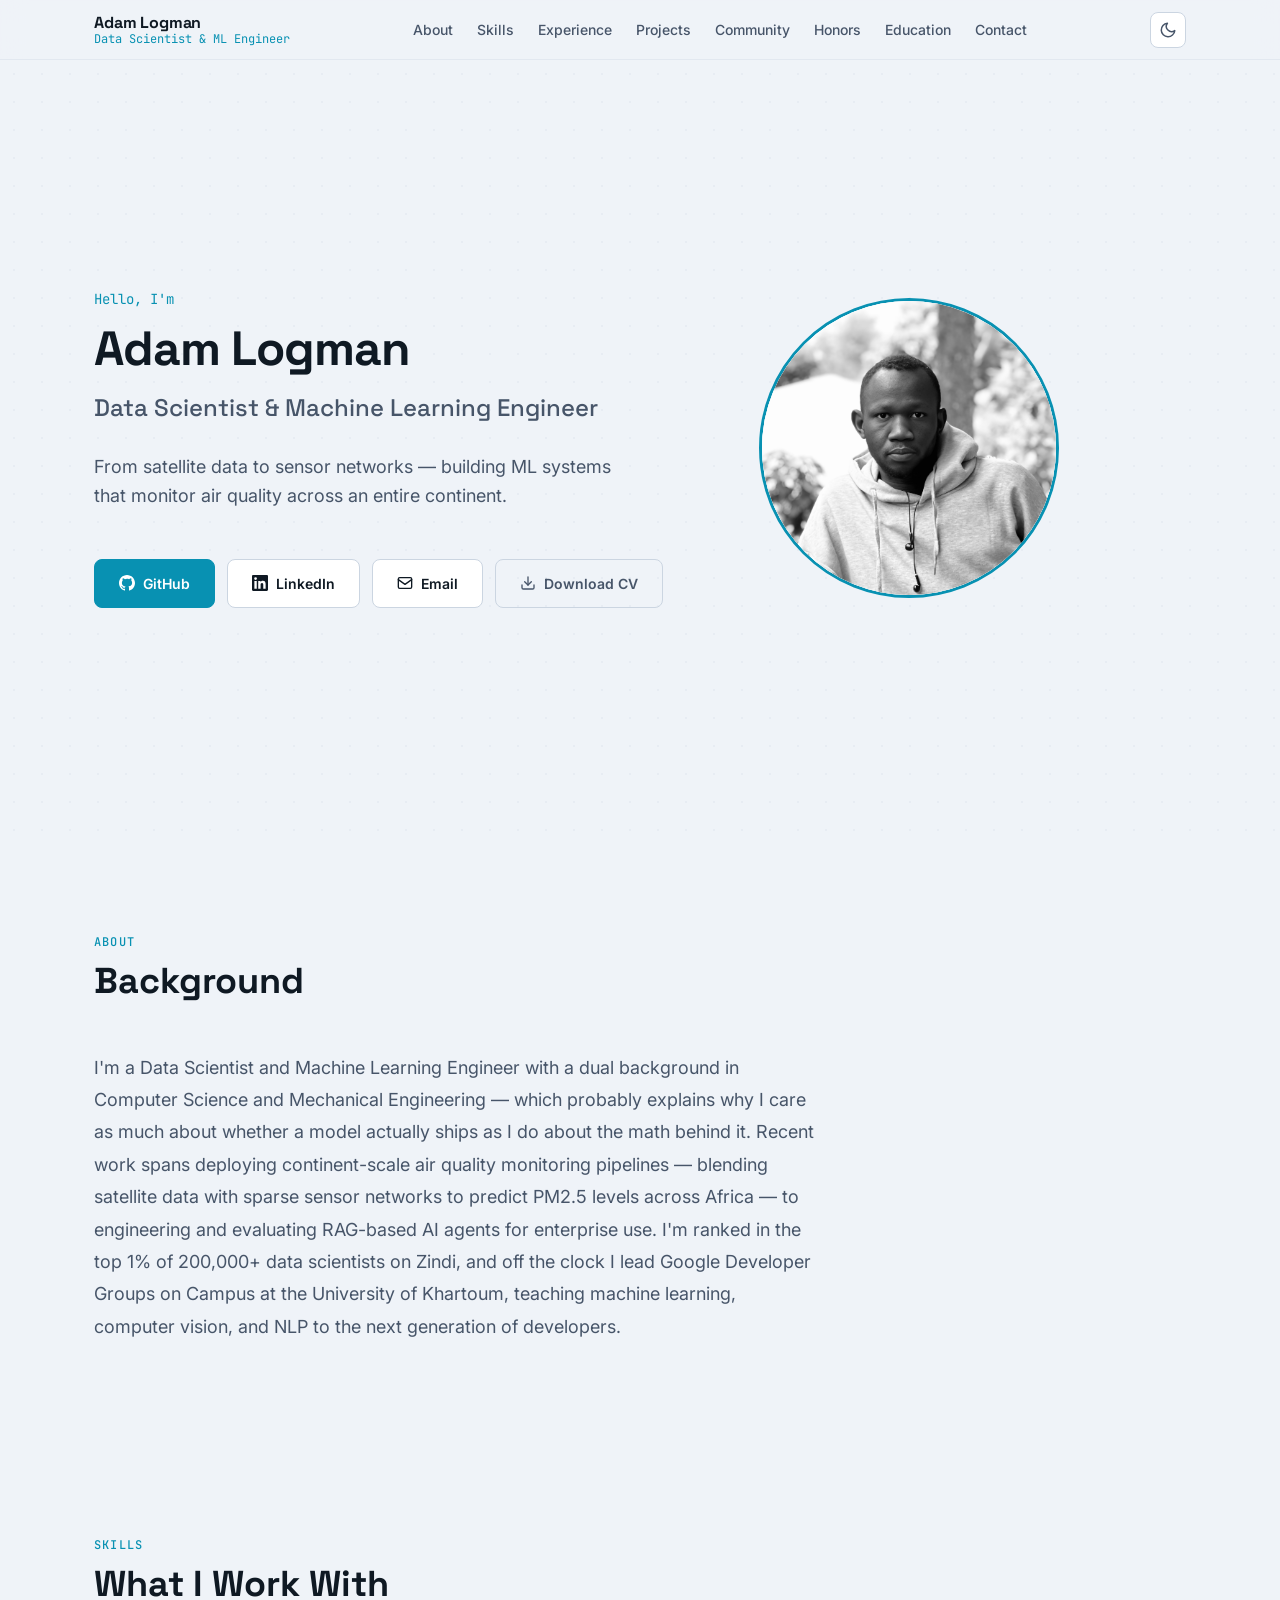
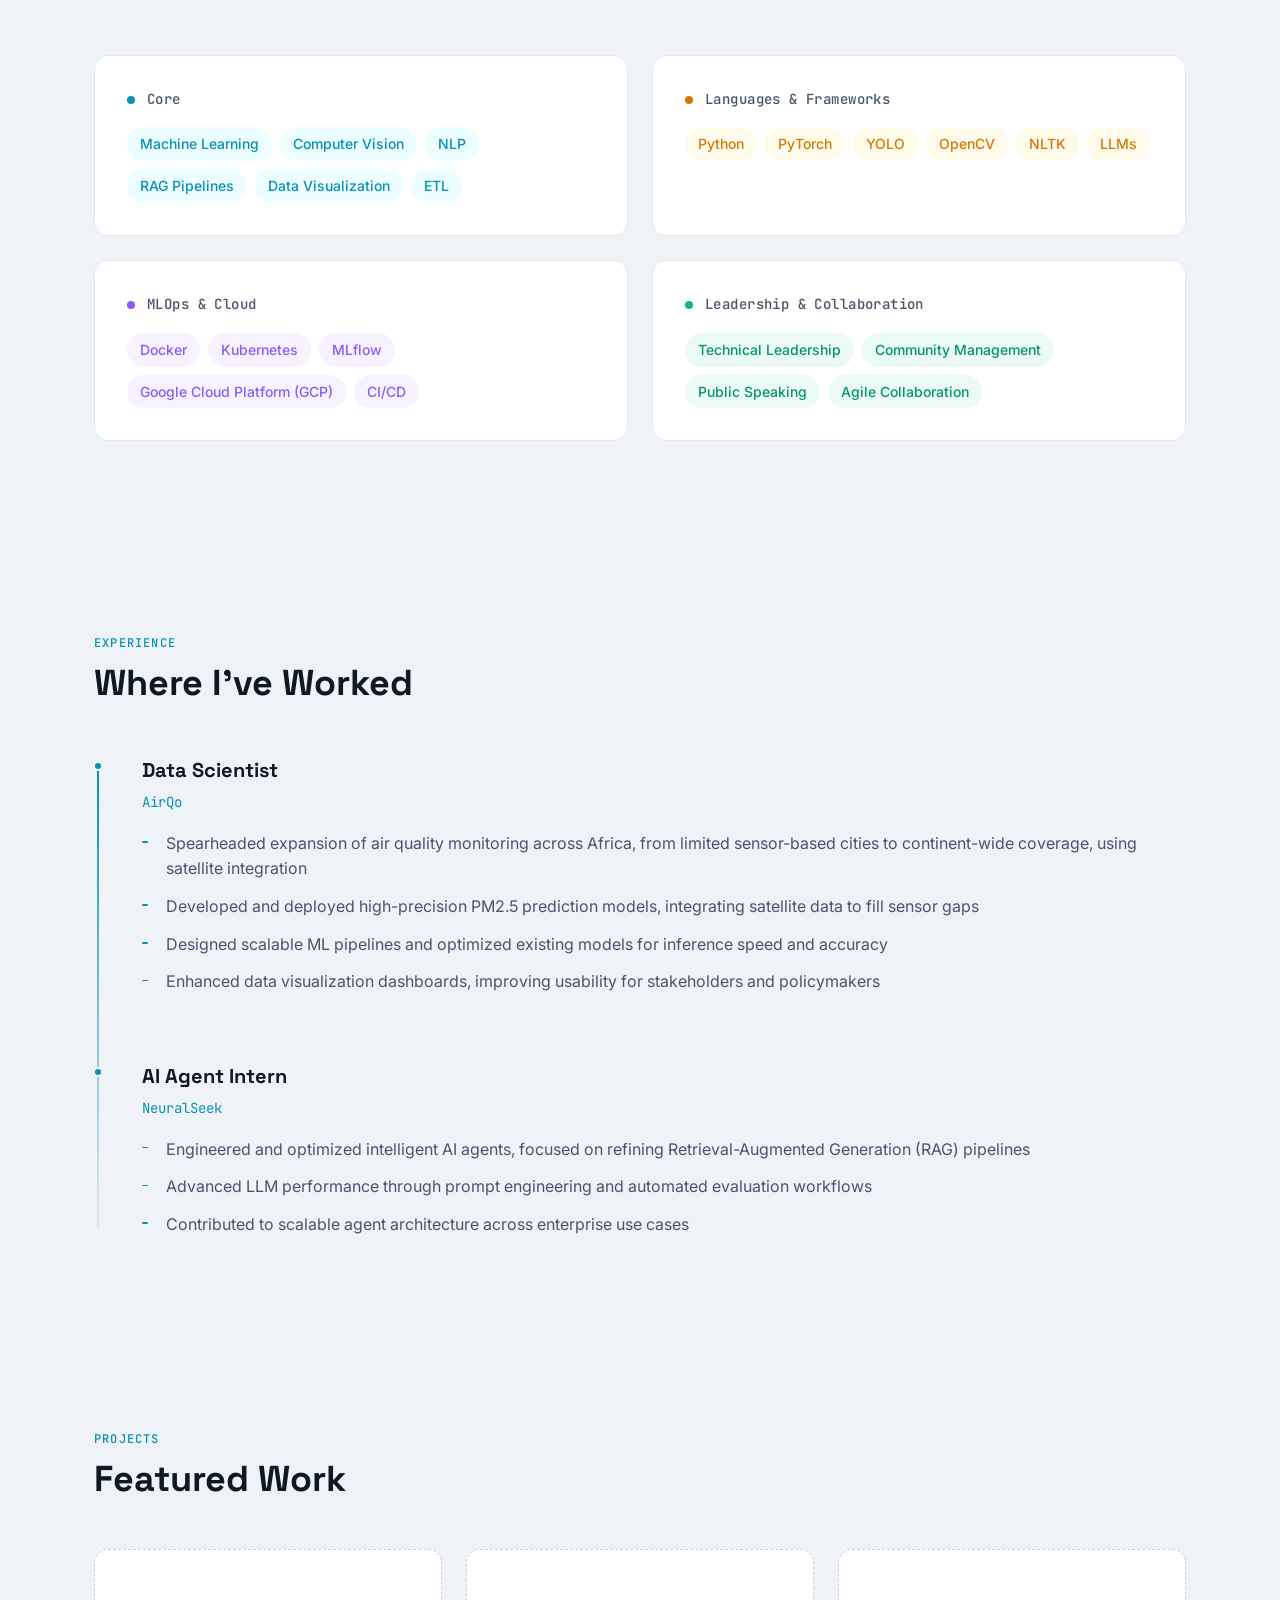
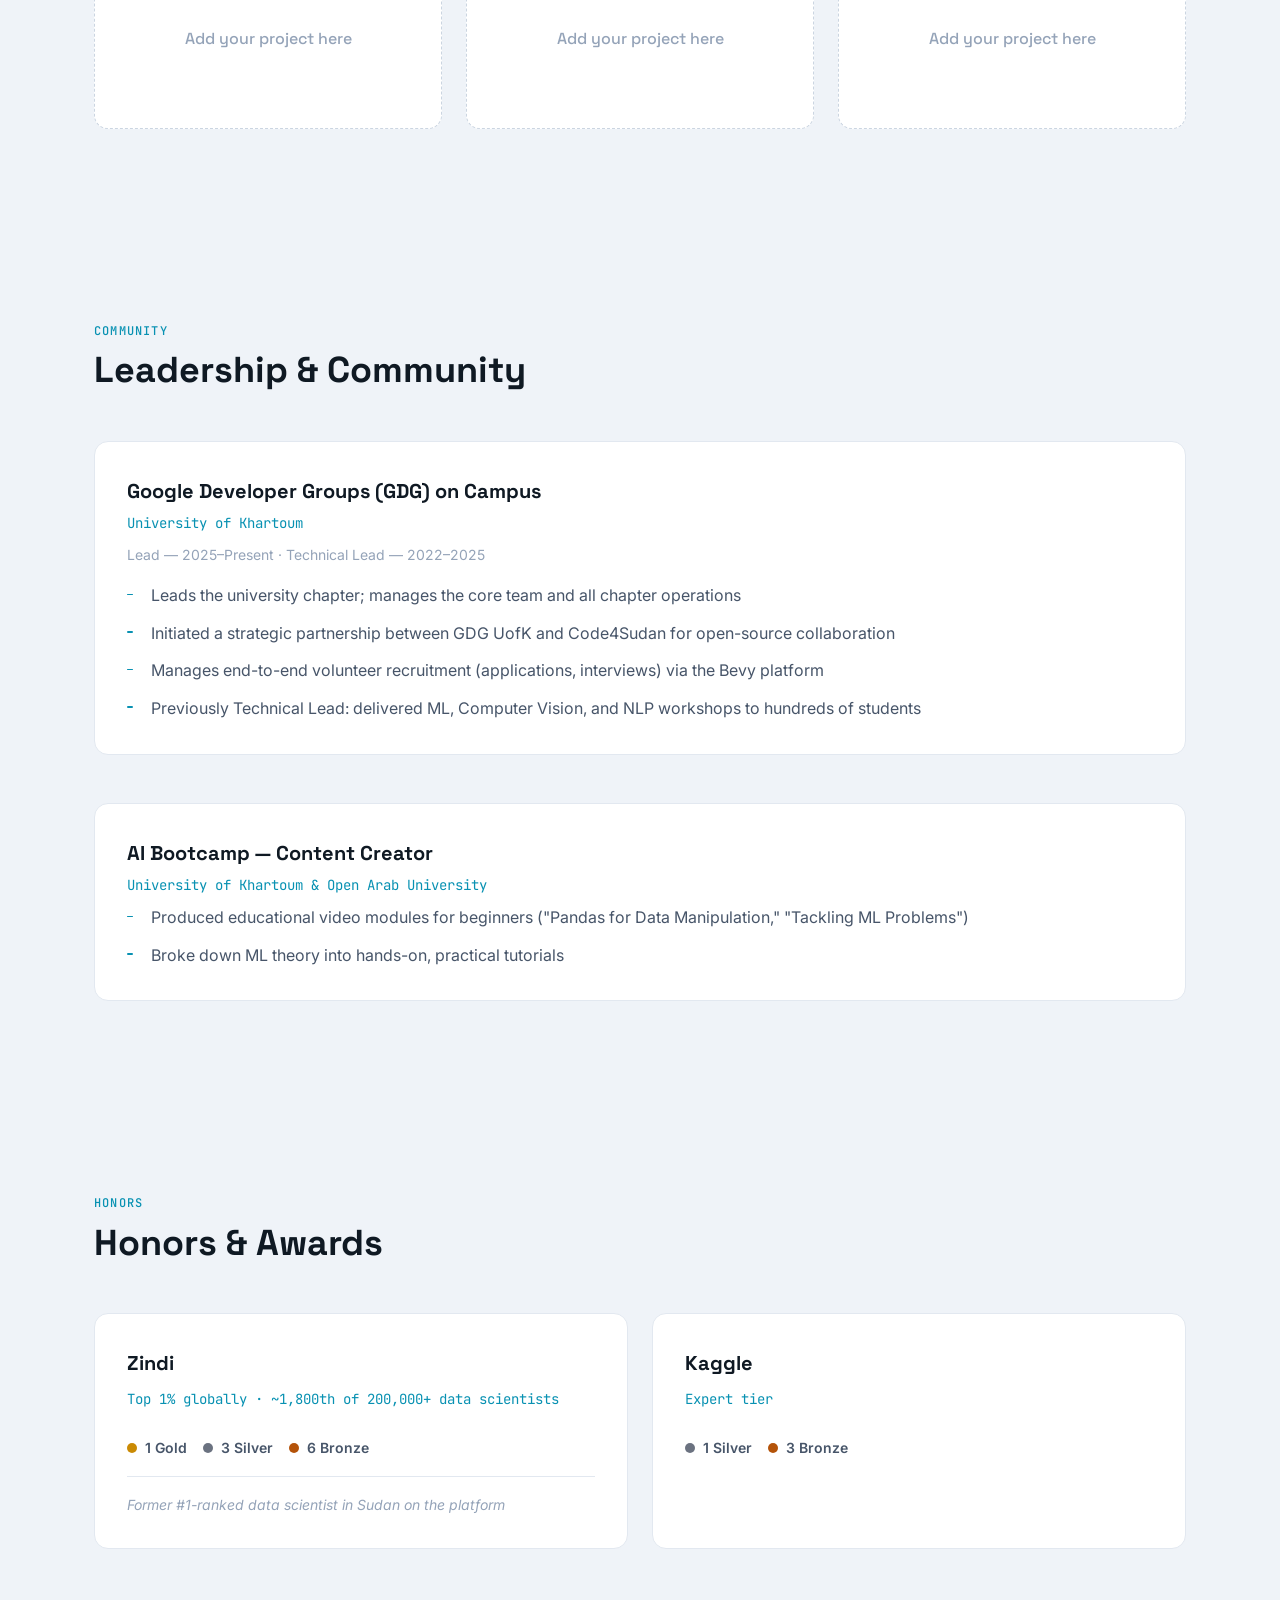
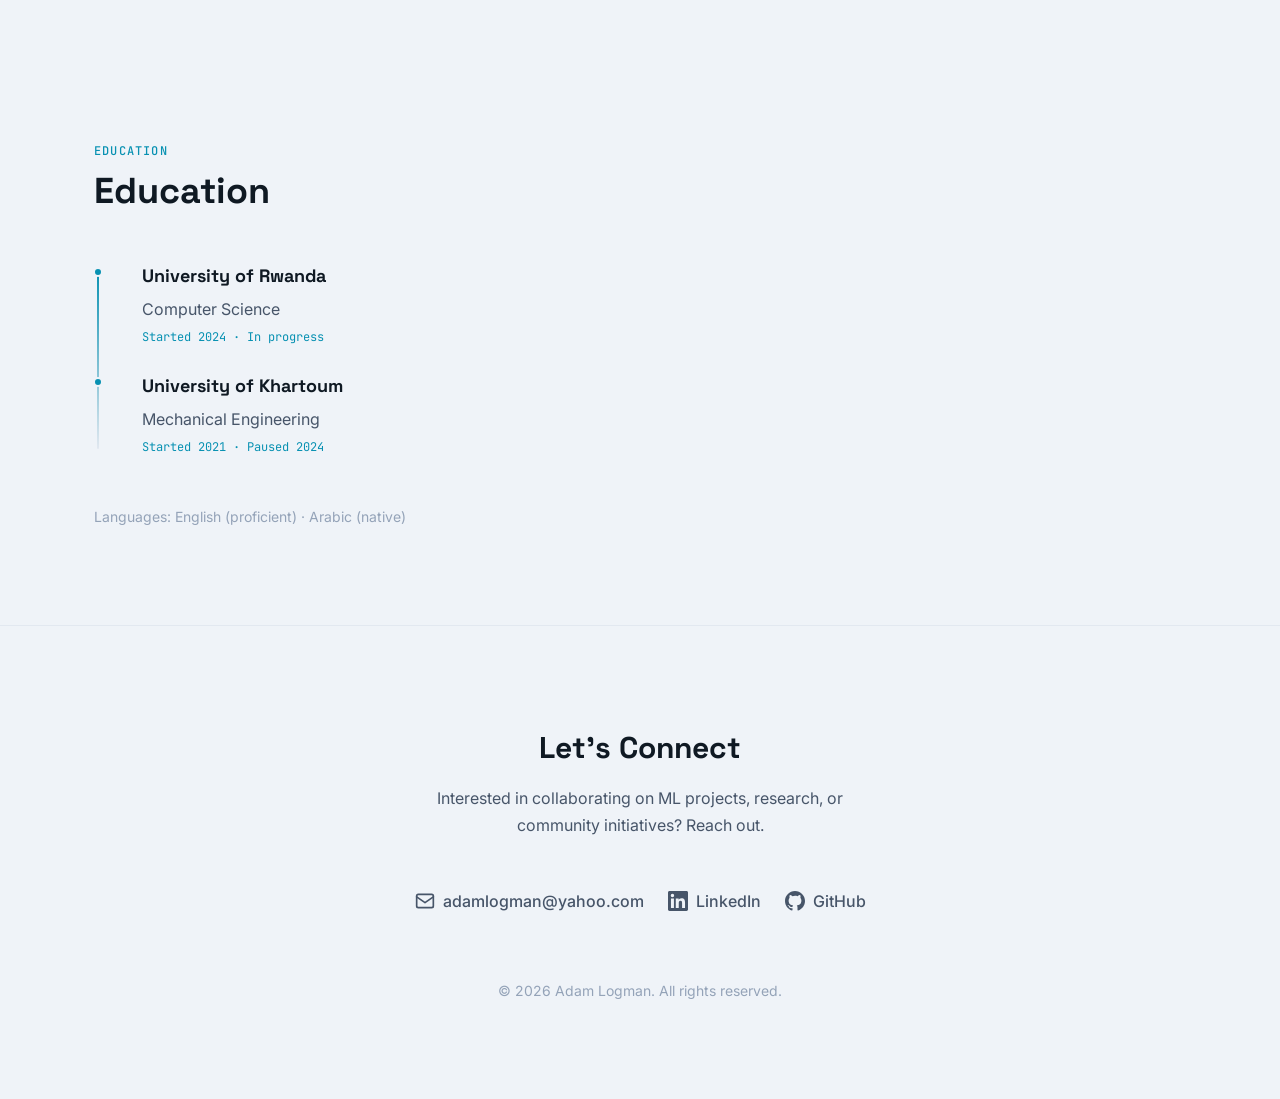
==== index.html @ 7727973a "files uplaoded" ====
<!DOCTYPE html>
<html lang="en" data-theme="light">
<head>
  <meta charset="UTF-8">
  <meta name="viewport" content="width=device-width, initial-scale=1.0">

  <!-- SEO -->
  <title>Adam Logman — Data Scientist & Machine Learning Engineer</title>
  <meta name="description" content="Adam Logman is a Data Scientist and Machine Learning Engineer specializing in production ML systems, RAG pipelines, satellite-based air quality monitoring, and competitive data science. Top 1% on Zindi.">
  <meta name="author" content="Adam Logman">

  <!-- Open Graph -->
  <meta property="og:title" content="Adam Logman — Data Scientist & Machine Learning Engineer">
  <meta property="og:description" content="Data Scientist and ML Engineer building continent-scale air quality monitoring pipelines, RAG-based AI agents, and production ML systems.">
  <meta property="og:type" content="website">
  <!-- Update og:url once deployed -->
  <meta property="og:url" content="https://adamlogman.github.io">
  <!-- Update og:image with a real screenshot or photo once available -->
  <meta property="og:image" content="assets/images/profile.jpg">

  <!-- Twitter Card -->
  <meta name="twitter:card" content="summary">
  <meta name="twitter:title" content="Adam Logman — Data Scientist & Machine Learning Engineer">
  <meta name="twitter:description" content="Data Scientist and ML Engineer. Top 1% on Zindi. Building ML systems that bridge satellite data and sensor networks.">

  <!-- Favicon — inline SVG monogram matching the profile placeholder -->
  <link rel="icon" type="image/svg+xml" href="data:image/svg+xml,%3Csvg xmlns='http://www.w3.org/2000/svg' viewBox='0 0 100 100'%3E%3Crect width='100' height='100' rx='18' fill='%230891B2'/%3E%3Ctext x='50' y='56' font-size='42' font-weight='700' text-anchor='middle' dominant-baseline='middle' fill='white' font-family='system-ui,-apple-system,sans-serif'%3EAL%3C/text%3E%3C/svg%3E">

  <!-- Fonts — Space Grotesk (display), Inter (body), JetBrains Mono (data/code) -->
  <link rel="preconnect" href="https://fonts.googleapis.com">
  <link rel="preconnect" href="https://fonts.gstatic.com" crossorigin>
  <link href="https://fonts.googleapis.com/css2?family=Inter:wght@400;500;600&family=JetBrains+Mono:wght@400;500&family=Space+Grotesk:wght@500;600;700&display=swap" rel="stylesheet">

  <!-- Styles -->
  <link rel="stylesheet" href="css/style.css">

  <!-- Inline script to set theme before paint, preventing a flash of wrong theme -->
  <script>
    (function(){
      var t = localStorage.getItem('adam-theme-preference');
      if (!t) t = window.matchMedia('(prefers-color-scheme:dark)').matches ? 'dark' : 'light';
      document.documentElement.setAttribute('data-theme', t);
    })();
  </script>
</head>
<body>

  <!-- ============================================================
       HEADER
       ============================================================ -->
  <header class="site-header" id="site-header">
    <div class="header-inner">
      <a href="#hero" class="header-logo" aria-label="Back to top">
        <span class="header-name">Adam Logman</span>
        <span class="header-role">Data Scientist &amp; ML Engineer</span>
      </a>

      <nav class="header-nav" aria-label="Main navigation">
        <ul class="header-nav-list">
          <li><a href="#about" class="header-nav-link">About</a></li>
          <li><a href="#skills" class="header-nav-link">Skills</a></li>
          <li><a href="#experience" class="header-nav-link">Experience</a></li>
          <li><a href="#projects" class="header-nav-link">Projects</a></li>
          <li><a href="#community" class="header-nav-link">Community</a></li>
          <li><a href="#honors" class="header-nav-link">Honors</a></li>
          <li><a href="#education" class="header-nav-link">Education</a></li>
          <li><a href="#contact" class="header-nav-link">Contact</a></li>
        </ul>
      </nav>

      <div class="header-actions">
        <button
          class="icon-btn theme-toggle"
          id="theme-toggle"
          type="button"
          aria-label="Switch to dark mode"
        >
          <!-- Sun icon (shown in dark mode) -->
          <svg class="icon-sun" viewBox="0 0 24 24" fill="none" stroke="currentColor" stroke-width="2" stroke-linecap="round" stroke-linejoin="round" aria-hidden="true">
            <circle cx="12" cy="12" r="5"/>
            <line x1="12" y1="1" x2="12" y2="3"/>
            <line x1="12" y1="21" x2="12" y2="23"/>
            <line x1="4.22" y1="4.22" x2="5.64" y2="5.64"/>
            <line x1="18.36" y1="18.36" x2="19.78" y2="19.78"/>
            <line x1="1" y1="12" x2="3" y2="12"/>
            <line x1="21" y1="12" x2="23" y2="12"/>
            <line x1="4.22" y1="19.78" x2="5.64" y2="18.36"/>
            <line x1="18.36" y1="5.64" x2="19.78" y2="4.22"/>
          </svg>
          <!-- Moon icon (shown in light mode) -->
          <svg class="icon-moon" viewBox="0 0 24 24" fill="none" stroke="currentColor" stroke-width="2" stroke-linecap="round" stroke-linejoin="round" aria-hidden="true">
            <path d="M21 12.79A9 9 0 1 1 11.21 3 7 7 0 0 0 21 12.79z"/>
          </svg>
        </button>

        <button
          class="icon-btn menu-toggle"
          id="menu-toggle"
          type="button"
          aria-label="Open navigation menu"
          aria-expanded="false"
          aria-controls="mobile-nav"
        >
          <svg viewBox="0 0 24 24" fill="none" stroke="currentColor" stroke-width="2" stroke-linecap="round" aria-hidden="true">
            <line x1="4" y1="6" x2="20" y2="6"/>
            <line x1="4" y1="12" x2="20" y2="12"/>
            <line x1="4" y1="18" x2="20" y2="18"/>
          </svg>
        </button>
      </div>
    </div>
  </header>

  <!-- Mobile navigation overlay -->
  <div class="mobile-nav" id="mobile-nav" aria-hidden="true">
    <div class="mobile-nav-inner">
      <div class="mobile-nav-close">
        <button class="icon-btn" id="mobile-nav-close" type="button" aria-label="Close navigation menu">
          <svg viewBox="0 0 24 24" fill="none" stroke="currentColor" stroke-width="2" stroke-linecap="round" aria-hidden="true">
            <line x1="18" y1="6" x2="6" y2="18"/>
            <line x1="6" y1="6" x2="18" y2="18"/>
          </svg>
        </button>
      </div>
      <ul class="mobile-nav-list">
        <li><a href="#about" class="mobile-nav-link">About</a></li>
        <li><a href="#skills" class="mobile-nav-link">Skills</a></li>
        <li><a href="#experience" class="mobile-nav-link">Experience</a></li>
        <li><a href="#projects" class="mobile-nav-link">Projects</a></li>
        <li><a href="#community" class="mobile-nav-link">Community</a></li>
        <li><a href="#honors" class="mobile-nav-link">Honors</a></li>
        <li><a href="#education" class="mobile-nav-link">Education</a></li>
        <li><a href="#contact" class="mobile-nav-link">Contact</a></li>
      </ul>
    </div>
  </div>

  <main>

    <!-- ============================================================
         HERO
         ============================================================ -->
    <section id="hero" class="hero-section">
      <div class="container hero-inner">

        <div class="hero-content">
          <p class="hero-greeting">Hello, I'm</p>
          <h1 class="hero-name">Adam Logman</h1>
          <p class="hero-title">Data Scientist &amp; Machine Learning Engineer</p>
          <p class="hero-hook">From satellite data to sensor networks — building ML systems that monitor air quality across an entire continent.</p>

          <div class="hero-actions">
            <a href="https://github.com/adamlogman" class="btn btn-primary" target="_blank" rel="noopener noreferrer">
              <!-- GitHub icon -->
              <svg viewBox="0 0 24 24" fill="currentColor" aria-hidden="true"><path d="M12 0C5.374 0 0 5.373 0 12c0 5.302 3.438 9.8 8.207 11.387.6.11.793-.261.793-.577v-2.234c-3.338.726-4.033-1.416-4.033-1.416-.546-1.387-1.333-1.756-1.333-1.756-1.089-.745.083-.729.083-.729 1.205.084 1.839 1.237 1.839 1.237 1.07 1.834 2.807 1.304 3.492.997.107-.775.418-1.305.762-1.604-2.665-.305-5.467-1.334-5.467-5.931 0-1.311.469-2.381 1.236-3.221-.124-.303-.535-1.524.117-3.176 0 0 1.008-.322 3.301 1.23A11.509 11.509 0 0 1 12 5.803c1.02.005 2.047.138 3.006.404 2.291-1.552 3.297-1.23 3.297-1.23.653 1.653.242 2.874.118 3.176.77.84 1.235 1.911 1.235 3.221 0 4.609-2.807 5.624-5.479 5.921.43.372.823 1.102.823 2.222v3.293c0 .319.192.694.801.576C20.566 21.797 24 17.3 24 12c0-6.627-5.373-12-12-12z"/></svg>
              GitHub
            </a>
            <a href="https://www.linkedin.com/in/adamlogman" class="btn btn-secondary" target="_blank" rel="noopener noreferrer">
              <!-- LinkedIn icon -->
              <svg viewBox="0 0 24 24" fill="currentColor" aria-hidden="true"><path d="M20.447 20.452h-3.554v-5.569c0-1.328-.027-3.037-1.852-3.037-1.853 0-2.136 1.445-2.136 2.939v5.667H9.351V9h3.414v1.561h.046c.477-.9 1.637-1.85 3.37-1.85 3.601 0 4.267 2.37 4.267 5.455v6.286zM5.337 7.433a2.062 2.062 0 0 1-2.063-2.065 2.064 2.064 0 1 1 2.063 2.065zm1.782 13.019H3.555V9h3.564v11.452zM22.225 0H1.771C.792 0 0 .774 0 1.729v20.542C0 23.227.792 24 1.771 24h20.451C23.2 24 24 23.227 24 22.271V1.729C24 .774 23.2 0 22.222 0h.003z"/></svg>
              LinkedIn
            </a>
            <a href="mailto:adamlogman@yahoo.com" class="btn btn-secondary">
              <!-- Email icon -->
              <svg viewBox="0 0 24 24" fill="none" stroke="currentColor" stroke-width="2" stroke-linecap="round" stroke-linejoin="round" aria-hidden="true"><rect x="2" y="4" width="20" height="16" rx="2"/><path d="M22 7l-10 7L2 7"/></svg>
              Email
            </a>
            <!-- Add your CV PDF as assets/Adam_Logman_CV.pdf to enable this download link -->
            <a href="assets/Adam_Logman_CV.pdf" class="btn btn-outline" download>
              <!-- Download icon -->
              <svg viewBox="0 0 24 24" fill="none" stroke="currentColor" stroke-width="2" stroke-linecap="round" stroke-linejoin="round" aria-hidden="true"><path d="M21 15v4a2 2 0 0 1-2 2H5a2 2 0 0 1-2-2v-4"/><polyline points="7 10 12 15 17 10"/><line x1="12" y1="15" x2="12" y2="3"/></svg>
              Download CV
            </a>
          </div>
        </div>

        <div class="hero-photo-wrap" aria-hidden="true">
          <!-- Sensor-pulse rings — the signature element -->
          <div class="pulse-ring"></div>
          <div class="pulse-ring"></div>
          <div class="pulse-ring"></div>

          <div class="photo-frame">
            <!-- Replace assets/images/profile.jpg with a square headshot, ideally 500x500px or larger -->
            <img
              id="profile-img"
              src="assets/images/profile.jpg"
              alt="Adam Logman"
              loading="lazy"
              width="500"
              height="500"
            >
            <div class="photo-placeholder" aria-hidden="true">AL</div>
          </div>
        </div>

      </div>
    </section>

    <!-- ============================================================
         ABOUT
         ============================================================ -->
    <section id="about" class="content-section">
      <div class="container reveal">
        <span class="section-label">About</span>
        <h2 class="section-title">Background</h2>
        <p class="about-body">
          I'm a Data Scientist and Machine Learning Engineer with a dual background in Computer Science and Mechanical Engineering — which probably explains why I care as much about whether a model actually ships as I do about the math behind it. Recent work spans deploying continent-scale air quality monitoring pipelines — blending satellite data with sparse sensor networks to predict PM2.5 levels across Africa — to engineering and evaluating RAG-based AI agents for enterprise use. I'm ranked in the top 1% of 200,000+ data scientists on Zindi, and off the clock I lead Google Developer Groups on Campus at the University of Khartoum, teaching machine learning, computer vision, and NLP to the next generation of developers.
        </p>
      </div>
    </section>

    <!-- ============================================================
         SKILLS
         ============================================================ -->
    <section id="skills" class="content-section">
      <div class="container reveal">
        <span class="section-label">Skills</span>
        <h2 class="section-title">What I Work With</h2>

        <div class="skills-grid">
          <!-- Core ML -->
          <div class="skill-card">
            <div class="skill-card-header">
              <span class="skill-card-dot"></span>
              <span class="skill-card-title">Core</span>
            </div>
            <div class="skill-tags">
              <span class="skill-tag">Machine Learning</span>
              <span class="skill-tag">Computer Vision</span>
              <span class="skill-tag">NLP</span>
              <span class="skill-tag">RAG Pipelines</span>
              <span class="skill-tag">Data Visualization</span>
              <span class="skill-tag">ETL</span>
            </div>
          </div>

          <!-- Languages & Frameworks -->
          <div class="skill-card">
            <div class="skill-card-header">
              <span class="skill-card-dot"></span>
              <span class="skill-card-title">Languages &amp; Frameworks</span>
            </div>
            <div class="skill-tags">
              <span class="skill-tag">Python</span>
              <span class="skill-tag">PyTorch</span>
              <span class="skill-tag">YOLO</span>
              <span class="skill-tag">OpenCV</span>
              <span class="skill-tag">NLTK</span>
              <span class="skill-tag">LLMs</span>
            </div>
          </div>

          <!-- MLOps & Cloud -->
          <div class="skill-card">
            <div class="skill-card-header">
              <span class="skill-card-dot"></span>
              <span class="skill-card-title">MLOps &amp; Cloud</span>
            </div>
            <div class="skill-tags">
              <span class="skill-tag">Docker</span>
              <span class="skill-tag">Kubernetes</span>
              <span class="skill-tag">MLflow</span>
              <span class="skill-tag">Google Cloud Platform (GCP)</span>
              <span class="skill-tag">CI/CD</span>
            </div>
          </div>

          <!-- Leadership & Collaboration -->
          <div class="skill-card">
            <div class="skill-card-header">
              <span class="skill-card-dot"></span>
              <span class="skill-card-title">Leadership &amp; Collaboration</span>
            </div>
            <div class="skill-tags">
              <span class="skill-tag">Technical Leadership</span>
              <span class="skill-tag">Community Management</span>
              <span class="skill-tag">Public Speaking</span>
              <span class="skill-tag">Agile Collaboration</span>
            </div>
          </div>
        </div>
      </div>
    </section>

    <!-- ============================================================
         EXPERIENCE (Timeline — content is genuinely sequential)
         ============================================================ -->
    <section id="experience" class="content-section">
      <div class="container reveal">
        <span class="section-label">Experience</span>
        <h2 class="section-title">Where I've Worked</h2>

        <div class="timeline">
          <!-- Data Scientist — AirQo -->
          <div class="timeline-item">
            <h3 class="timeline-role">Data Scientist</h3>
            <p class="timeline-org">AirQo</p>
            <ul class="timeline-details">
              <li>Spearheaded expansion of air quality monitoring across Africa, from limited sensor-based cities to continent-wide coverage, using satellite integration</li>
              <li>Developed and deployed high-precision PM2.5 prediction models, integrating satellite data to fill sensor gaps</li>
              <li>Designed scalable ML pipelines and optimized existing models for inference speed and accuracy</li>
              <li>Enhanced data visualization dashboards, improving usability for stakeholders and policymakers</li>
            </ul>
          </div>

          <!-- AI Agent Intern — NeuralSeek -->
          <div class="timeline-item">
            <h3 class="timeline-role">AI Agent Intern</h3>
            <p class="timeline-org">NeuralSeek</p>
            <ul class="timeline-details">
              <li>Engineered and optimized intelligent AI agents, focused on refining Retrieval-Augmented Generation (RAG) pipelines</li>
              <li>Advanced LLM performance through prompt engineering and automated evaluation workflows</li>
              <li>Contributed to scalable agent architecture across enterprise use cases</li>
            </ul>
          </div>
        </div>
      </div>
    </section>

    <!-- ============================================================
         FEATURED PROJECTS (fetched live from GitHub API)
         ============================================================ -->
    <section id="projects" class="content-section">
      <div class="container reveal">
        <span class="section-label">Projects</span>
        <h2 class="section-title">Featured Work</h2>

        <div class="projects-grid" id="projects-container">
          <!-- Skeleton loaders — replaced by JS once GitHub API responds -->
          <div class="skeleton-card" aria-hidden="true">
            <div class="skeleton-line skeleton-line--title"></div>
            <div class="skeleton-line skeleton-line--body"></div>
            <div class="skeleton-line skeleton-line--body"></div>
            <div class="skeleton-line skeleton-line--meta"></div>
          </div>
          <div class="skeleton-card" aria-hidden="true">
            <div class="skeleton-line skeleton-line--title"></div>
            <div class="skeleton-line skeleton-line--body"></div>
            <div class="skeleton-line skeleton-line--body"></div>
            <div class="skeleton-line skeleton-line--meta"></div>
          </div>
          <div class="skeleton-card" aria-hidden="true">
            <div class="skeleton-line skeleton-line--title"></div>
            <div class="skeleton-line skeleton-line--body"></div>
            <div class="skeleton-line skeleton-line--body"></div>
            <div class="skeleton-line skeleton-line--meta"></div>
          </div>
          <div class="skeleton-card" aria-hidden="true">
            <div class="skeleton-line skeleton-line--title"></div>
            <div class="skeleton-line skeleton-line--body"></div>
            <div class="skeleton-line skeleton-line--body"></div>
            <div class="skeleton-line skeleton-line--meta"></div>
          </div>
          <div class="skeleton-card" aria-hidden="true">
            <div class="skeleton-line skeleton-line--title"></div>
            <div class="skeleton-line skeleton-line--body"></div>
            <div class="skeleton-line skeleton-line--body"></div>
            <div class="skeleton-line skeleton-line--meta"></div>
          </div>
          <div class="skeleton-card" aria-hidden="true">
            <div class="skeleton-line skeleton-line--title"></div>
            <div class="skeleton-line skeleton-line--body"></div>
            <div class="skeleton-line skeleton-line--body"></div>
            <div class="skeleton-line skeleton-line--meta"></div>
          </div>
        </div>
      </div>
    </section>

    <!-- ============================================================
         LEADERSHIP & COMMUNITY
         ============================================================ -->
    <section id="community" class="content-section">
      <div class="container reveal">
        <span class="section-label">Community</span>
        <h2 class="section-title">Leadership &amp; Community</h2>

        <div class="community-grid">
          <!-- GDG on Campus -->
          <div class="community-item">
            <h3 class="community-item-role">Google Developer Groups (GDG) on Campus</h3>
            <p class="community-item-org">University of Khartoum</p>
            <p class="community-item-dates">Lead — 2025–Present · Technical Lead — 2022–2025</p>
            <ul class="community-item-details">
              <li>Leads the university chapter; manages the core team and all chapter operations</li>
              <li>Initiated a strategic partnership between GDG UofK and Code4Sudan for open-source collaboration</li>
              <li>Manages end-to-end volunteer recruitment (applications, interviews) via the Bevy platform</li>
              <li>Previously Technical Lead: delivered ML, Computer Vision, and NLP workshops to hundreds of students</li>
            </ul>
          </div>

          <!-- AI Bootcamp -->
          <div class="community-item">
            <h3 class="community-item-role">AI Bootcamp — Content Creator</h3>
            <p class="community-item-org">University of Khartoum &amp; Open Arab University</p>
            <ul class="community-item-details">
              <li>Produced educational video modules for beginners ("Pandas for Data Manipulation," "Tackling ML Problems")</li>
              <li>Broke down ML theory into hands-on, practical tutorials</li>
            </ul>
          </div>
        </div>
      </div>
    </section>

    <!-- ============================================================
         HONORS & AWARDS
         ============================================================ -->
    <section id="honors" class="content-section">
      <div class="container reveal">
        <span class="section-label">Honors</span>
        <h2 class="section-title">Honors &amp; Awards</h2>

        <div class="honors-grid">
          <!-- Zindi -->
          <div class="honor-card">
            <h3 class="honor-card-platform">Zindi</h3>
            <p class="honor-card-rank">Top 1% globally · ~1,800th of 200,000+ data scientists</p>
            <div class="honor-medals">
              <span class="honor-medal">
                <span class="medal-dot medal-dot--gold" aria-hidden="true"></span>
                1 Gold
              </span>
              <span class="honor-medal">
                <span class="medal-dot medal-dot--silver" aria-hidden="true"></span>
                3 Silver
              </span>
              <span class="honor-medal">
                <span class="medal-dot medal-dot--bronze" aria-hidden="true"></span>
                6 Bronze
              </span>
            </div>
            <p class="honor-highlight">Former #1-ranked data scientist in Sudan on the platform</p>
          </div>

          <!-- Kaggle -->
          <div class="honor-card">
            <h3 class="honor-card-platform">Kaggle</h3>
            <p class="honor-card-rank">Expert tier</p>
            <div class="honor-medals">
              <span class="honor-medal">
                <span class="medal-dot medal-dot--silver" aria-hidden="true"></span>
                1 Silver
              </span>
              <span class="honor-medal">
                <span class="medal-dot medal-dot--bronze" aria-hidden="true"></span>
                3 Bronze
              </span>
            </div>
          </div>
        </div>
      </div>
    </section>

    <!-- ============================================================
         EDUCATION (Timeline — genuinely sequential)
         ============================================================ -->
    <section id="education" class="content-section">
      <div class="container reveal">
        <span class="section-label">Education</span>
        <h2 class="section-title">Education</h2>

        <div class="education-list">
          <div class="education-item">
            <h3 class="education-school">University of Rwanda</h3>
            <p class="education-degree">Computer Science</p>
            <p class="education-status">Started 2024 · In progress</p>
          </div>

          <div class="education-item">
            <h3 class="education-school">University of Khartoum</h3>
            <p class="education-degree">Mechanical Engineering</p>
            <p class="education-status">Started 2021 · Paused 2024</p>
          </div>
        </div>

        <p style="margin-top: var(--space-2xl); font-size: var(--text-sm); color: var(--color-text-tertiary);">
          Languages: English (proficient) · Arabic (native)
        </p>
      </div>
    </section>

  </main>

  <!-- ============================================================
       FOOTER / CONTACT
       ============================================================ -->
  <footer id="contact" class="site-footer">
    <div class="container footer-inner">
      <h2 class="footer-heading">Let's Connect</h2>
      <p class="footer-subtext">Interested in collaborating on ML projects, research, or community initiatives? Reach out.</p>

      <div class="footer-links">
        <a href="mailto:adamlogman@yahoo.com" class="footer-link" aria-label="Send email to Adam Logman">
          <svg viewBox="0 0 24 24" fill="none" stroke="currentColor" stroke-width="2" stroke-linecap="round" stroke-linejoin="round" aria-hidden="true"><rect x="2" y="4" width="20" height="16" rx="2"/><path d="M22 7l-10 7L2 7"/></svg>
          adamlogman@yahoo.com
        </a>
        <a href="https://www.linkedin.com/in/adamlogman" class="footer-link" target="_blank" rel="noopener noreferrer" aria-label="Adam Logman on LinkedIn">
          <svg viewBox="0 0 24 24" fill="currentColor" aria-hidden="true"><path d="M20.447 20.452h-3.554v-5.569c0-1.328-.027-3.037-1.852-3.037-1.853 0-2.136 1.445-2.136 2.939v5.667H9.351V9h3.414v1.561h.046c.477-.9 1.637-1.85 3.37-1.85 3.601 0 4.267 2.37 4.267 5.455v6.286zM5.337 7.433a2.062 2.062 0 0 1-2.063-2.065 2.064 2.064 0 1 1 2.063 2.065zm1.782 13.019H3.555V9h3.564v11.452zM22.225 0H1.771C.792 0 0 .774 0 1.729v20.542C0 23.227.792 24 1.771 24h20.451C23.2 24 24 23.227 24 22.271V1.729C24 .774 23.2 0 22.222 0h.003z"/></svg>
          LinkedIn
        </a>
        <a href="https://github.com/adamlogman" class="footer-link" target="_blank" rel="noopener noreferrer" aria-label="Adam Logman on GitHub">
          <svg viewBox="0 0 24 24" fill="currentColor" aria-hidden="true"><path d="M12 0C5.374 0 0 5.373 0 12c0 5.302 3.438 9.8 8.207 11.387.6.11.793-.261.793-.577v-2.234c-3.338.726-4.033-1.416-4.033-1.416-.546-1.387-1.333-1.756-1.333-1.756-1.089-.745.083-.729.083-.729 1.205.084 1.839 1.237 1.839 1.237 1.07 1.834 2.807 1.304 3.492.997.107-.775.418-1.305.762-1.604-2.665-.305-5.467-1.334-5.467-5.931 0-1.311.469-2.381 1.236-3.221-.124-.303-.535-1.524.117-3.176 0 0 1.008-.322 3.301 1.23A11.509 11.509 0 0 1 12 5.803c1.02.005 2.047.138 3.006.404 2.291-1.552 3.297-1.23 3.297-1.23.653 1.653.242 2.874.118 3.176.77.84 1.235 1.911 1.235 3.221 0 4.609-2.807 5.624-5.479 5.921.43.372.823 1.102.823 2.222v3.293c0 .319.192.694.801.576C20.566 21.797 24 17.3 24 12c0-6.627-5.373-12-12-12z"/></svg>
          GitHub
        </a>
      </div>

      <p class="footer-copy">&copy; <span id="copyright-year"></span> Adam Logman. All rights reserved.</p>
    </div>
  </footer>

  <script src="js/script.js"></script>
</body>
</html>
---- css/style.css ----
/* ============================================================
   DESIGN SYSTEM — Adam Logman Portfolio
   ============================================================
   Palette: "Sensor Network" — drawn from air-quality-index
   color scales and satellite imagery. Teal-cyan represents
   clean readings (the goal of Adam's work); amber marks the
   moderate/caution range and serves as a warm counterpoint.

   Typography:
   - Display: Space Grotesk — geometric, slightly quirky
   - Body:    Inter — clean, exceptional readability
   - Mono:    JetBrains Mono — data labels, stats, code

   Signature element: concentric pulse rings around the hero
   profile photo, evoking sensor pings / sonar in the air-
   quality monitoring networks Adam builds.
   ============================================================ */

/* ---- Reset ---- */
*,
*::before,
*::after {
  margin: 0;
  padding: 0;
  box-sizing: border-box;
}

/* ---- Custom Properties — Light Mode (default) ---- */
:root {
  /* Palette */
  --color-bg:             #EFF3F8;
  --color-bg-alt:         #FFFFFF;
  --color-bg-code:        #E2E8F0;
  --color-text:           #0F1923;
  --color-text-secondary: #475569;
  --color-text-tertiary:  #94A3B8;
  --color-accent:         #0891B2;
  --color-accent-hover:   #0E7490;
  --color-accent-subtle:  #ECFEFF;
  --color-accent-warm:    #D97706;
  --color-accent-warm-subtle: #FFFBEB;
  --color-border:         #CBD5E1;
  --color-border-subtle:  #E2E8F0;
  --color-shadow:         rgba(15, 25, 35, 0.06);
  --color-shadow-lg:      rgba(15, 25, 35, 0.10);
  --color-pulse:          rgba(8, 145, 178, 0.18);
  --color-overlay:        rgba(15, 25, 35, 0.5);

  /* Medal colors */
  --color-gold:   #CA8A04;
  --color-silver: #6B7280;
  --color-bronze: #B45309;

  /* Typography */
  --font-display: 'Space Grotesk', system-ui, sans-serif;
  --font-body:    'Inter', system-ui, sans-serif;
  --font-mono:    'JetBrains Mono', ui-monospace, monospace;

  /* Type Scale */
  --text-xs:  0.75rem;
  --text-sm:  0.875rem;
  --text-base: 1rem;
  --text-lg:  1.125rem;
  --text-xl:  1.25rem;
  --text-2xl: 1.5rem;
  --text-3xl: 1.875rem;
  --text-4xl: 2.25rem;
  --text-5xl: 3rem;

  /* Spacing */
  --space-2xs: 0.25rem;
  --space-xs:  0.5rem;
  --space-sm:  0.75rem;
  --space-md:  1rem;
  --space-lg:  1.5rem;
  --space-xl:  2rem;
  --space-2xl: 3rem;
  --space-3xl: 4rem;
  --space-4xl: 6rem;

  /* Layout */
  --max-width:     1140px;
  --header-height: 3.75rem;
  --radius:        0.5rem;
  --radius-lg:     0.875rem;
  --radius-full:   9999px;

  /* Transitions */
  --ease-out:  cubic-bezier(0.16, 1, 0.3, 1);
  --duration:  250ms;
  --duration-slow: 500ms;
}

/* ---- Custom Properties — Dark Mode ---- */
[data-theme="dark"] {
  --color-bg:             #080F1A;
  --color-bg-alt:         #111B2B;
  --color-bg-code:        #1A2640;
  --color-text:           #E2E8F0;
  --color-text-secondary: #94A3B8;
  --color-text-tertiary:  #64748B;
  --color-accent:         #22D3EE;
  --color-accent-hover:   #06B6D4;
  --color-accent-subtle:  rgba(34, 211, 238, 0.07);
  --color-accent-warm:    #F59E0B;
  --color-accent-warm-subtle: rgba(245, 158, 11, 0.08);
  --color-border:         #1E2D42;
  --color-border-subtle:  #162032;
  --color-shadow:         rgba(0, 0, 0, 0.25);
  --color-shadow-lg:      rgba(0, 0, 0, 0.40);
  --color-pulse:          rgba(34, 211, 238, 0.14);
  --color-overlay:        rgba(0, 0, 0, 0.6);

  --color-gold:   #EAB308;
  --color-silver: #9CA3AF;
  --color-bronze: #D97706;
}

/* ---- Base ---- */
html {
  font-size: 16px;
  scroll-behavior: smooth;
  -webkit-text-size-adjust: 100%;
}

body {
  font-family: var(--font-body);
  font-size: var(--text-base);
  line-height: 1.7;
  color: var(--color-text);
  background-color: var(--color-bg);
  transition: background-color var(--duration) var(--ease-out),
              color var(--duration) var(--ease-out);
  overflow-x: hidden;
}

/* Remove smooth scrolling for users who prefer reduced motion */
@media (prefers-reduced-motion: reduce) {
  html { scroll-behavior: auto; }
}

img {
  max-width: 100%;
  height: auto;
  display: block;
}

a {
  color: var(--color-accent);
  text-decoration: none;
  transition: color var(--duration) ease;
}

a:hover {
  color: var(--color-accent-hover);
}

/* Visible focus states for keyboard navigation */
:focus-visible {
  outline: 2px solid var(--color-accent);
  outline-offset: 3px;
  border-radius: 2px;
}

::selection {
  background-color: var(--color-accent);
  color: #FFFFFF;
}

ul, ol {
  list-style: none;
}

/* ---- Layout Utilities ---- */
.container {
  width: 100%;
  max-width: var(--max-width);
  margin-inline: auto;
  padding-inline: var(--space-lg);
}

/* Scroll offset for sticky header */
.content-section,
.hero-section,
.site-footer {
  scroll-margin-top: calc(var(--header-height) + var(--space-md));
}

/* ---- Section Shared Styles ---- */
.content-section {
  padding-block: var(--space-4xl);
}

.section-label {
  font-family: var(--font-mono);
  font-size: var(--text-xs);
  font-weight: 500;
  letter-spacing: 0.1em;
  text-transform: uppercase;
  color: var(--color-accent);
  margin-bottom: var(--space-xs);
  display: block;
}

.section-title {
  font-family: var(--font-display);
  font-size: var(--text-3xl);
  font-weight: 700;
  line-height: 1.2;
  color: var(--color-text);
  margin-bottom: var(--space-2xl);
}

/* ============================================================
   HEADER
   ============================================================ */
.site-header {
  position: sticky;
  top: 0;
  z-index: 100;
  height: var(--header-height);
  background-color: var(--color-bg);
  border-bottom: 1px solid var(--color-border-subtle);
  backdrop-filter: blur(12px);
  -webkit-backdrop-filter: blur(12px);
  /* Slight transparency so backdrop-filter is visible */
  transition: background-color var(--duration) var(--ease-out),
              border-color var(--duration) var(--ease-out);
}

/* Make header background slightly transparent for blur effect */
[data-theme="light"] .site-header {
  background-color: rgba(239, 243, 248, 0.85);
}

[data-theme="dark"] .site-header {
  background-color: rgba(8, 15, 26, 0.85);
}

.header-inner {
  display: flex;
  align-items: center;
  justify-content: space-between;
  height: 100%;
  max-width: var(--max-width);
  margin-inline: auto;
  padding-inline: var(--space-lg);
}

.header-logo {
  display: flex;
  flex-direction: column;
  gap: 0;
  text-decoration: none;
  color: var(--color-text);
  flex-shrink: 0;
}

.header-logo:hover {
  color: var(--color-text);
}

.header-name {
  font-family: var(--font-display);
  font-size: var(--text-base);
  font-weight: 700;
  line-height: 1.2;
  letter-spacing: -0.01em;
}

.header-role {
  font-family: var(--font-mono);
  font-size: var(--text-xs);
  color: var(--color-accent);
  line-height: 1.2;
}

.header-nav {
  display: none;
}

.header-nav-list {
  display: flex;
  align-items: center;
  gap: var(--space-lg);
}

.header-nav-link {
  font-family: var(--font-body);
  font-size: var(--text-sm);
  font-weight: 500;
  color: var(--color-text-secondary);
  text-decoration: none;
  padding: var(--space-2xs) 0;
  position: relative;
  transition: color var(--duration) ease;
}

.header-nav-link::after {
  content: '';
  position: absolute;
  bottom: -2px;
  left: 0;
  width: 0;
  height: 2px;
  background-color: var(--color-accent);
  border-radius: 1px;
  transition: width var(--duration) var(--ease-out);
}

.header-nav-link:hover,
.header-nav-link.is-active {
  color: var(--color-text);
}

.header-nav-link:hover::after,
.header-nav-link.is-active::after {
  width: 100%;
}

.header-actions {
  display: flex;
  align-items: center;
  gap: var(--space-xs);
}

/* Icon buttons (theme toggle, hamburger) */
.icon-btn {
  display: inline-flex;
  align-items: center;
  justify-content: center;
  width: 2.25rem;
  height: 2.25rem;
  border: 1px solid var(--color-border);
  border-radius: var(--radius);
  background: var(--color-bg-alt);
  color: var(--color-text-secondary);
  cursor: pointer;
  transition: color var(--duration) ease,
              border-color var(--duration) ease,
              background-color var(--duration) ease;
}

.icon-btn:hover {
  color: var(--color-text);
  border-color: var(--color-accent);
}

.icon-btn svg {
  width: 18px;
  height: 18px;
}

/* Theme toggle icon states */
.theme-toggle .icon-sun { display: none; }
.theme-toggle .icon-moon { display: block; }

[data-theme="dark"] .theme-toggle .icon-sun { display: block; }
[data-theme="dark"] .theme-toggle .icon-moon { display: none; }

/* Mobile menu overlay */
.mobile-nav {
  position: fixed;
  inset: 0;
  z-index: 99;
  background-color: var(--color-overlay);
  backdrop-filter: blur(4px);
  display: flex;
  align-items: center;
  justify-content: center;
  opacity: 0;
  visibility: hidden;
  transition: opacity var(--duration-slow) var(--ease-out),
              visibility var(--duration-slow) var(--ease-out);
}

.mobile-nav.is-open {
  opacity: 1;
  visibility: visible;
}

.mobile-nav-inner {
  background-color: var(--color-bg-alt);
  border-radius: var(--radius-lg);
  padding: var(--space-2xl);
  width: calc(100% - var(--space-2xl));
  max-width: 380px;
  transform: translateY(16px) scale(0.97);
  transition: transform var(--duration-slow) var(--ease-out);
}

.mobile-nav.is-open .mobile-nav-inner {
  transform: translateY(0) scale(1);
}

.mobile-nav-list {
  display: flex;
  flex-direction: column;
  gap: var(--space-xs);
}

.mobile-nav-link {
  font-family: var(--font-display);
  font-size: var(--text-xl);
  font-weight: 600;
  color: var(--color-text);
  padding: var(--space-sm) var(--space-md);
  border-radius: var(--radius);
  transition: background-color var(--duration) ease,
              color var(--duration) ease;
}

.mobile-nav-link:hover {
  background-color: var(--color-accent-subtle);
  color: var(--color-accent);
}

.mobile-nav-close {
  display: flex;
  justify-content: flex-end;
  margin-bottom: var(--space-lg);
}

/* ============================================================
   HERO
   ============================================================ */
.hero-section {
  padding-block: var(--space-4xl) var(--space-4xl);
  position: relative;
  overflow: hidden;
  min-height: calc(100vh - var(--header-height) - 4rem);
  min-height: calc(100svh - var(--header-height) - 4rem);
  display: flex;
  align-items: center;
}

/* Subtle dot grid background — evokes graph paper / data coordinates */
.hero-section::before {
  content: '';
  position: absolute;
  inset: 0;
  background-image: radial-gradient(var(--color-border-subtle) 1px, transparent 1px);
  background-size: 28px 28px;
  opacity: 0.6;
  pointer-events: none;
}

.hero-inner {
  display: flex;
  flex-direction: column-reverse;
  align-items: center;
  gap: var(--space-3xl);
  position: relative;
  z-index: 1;
}

.hero-content {
  text-align: center;
}

.hero-greeting {
  font-family: var(--font-mono);
  font-size: var(--text-sm);
  color: var(--color-accent);
  margin-bottom: var(--space-sm);
}

.hero-name {
  font-family: var(--font-display);
  font-size: var(--text-4xl);
  font-weight: 700;
  line-height: 1.1;
  letter-spacing: -0.02em;
  color: var(--color-text);
  margin-bottom: var(--space-sm);
}

.hero-title {
  font-family: var(--font-display);
  font-size: var(--text-xl);
  font-weight: 500;
  color: var(--color-text-secondary);
  margin-bottom: var(--space-lg);
}

.hero-hook {
  font-size: var(--text-lg);
  color: var(--color-text-secondary);
  line-height: 1.6;
  max-width: 540px;
  margin-inline: auto;
  margin-bottom: var(--space-2xl);
}

.hero-actions {
  display: flex;
  flex-wrap: wrap;
  gap: var(--space-sm);
  justify-content: center;
}

/* ---- Hero Photo with Sensor-Pulse Rings ---- */
.hero-photo-wrap {
  position: relative;
  width: 220px;
  height: 220px;
  flex-shrink: 0;
}

/* Concentric pulse rings — the signature element.
   These evoke the expanding signal rings of a sensor
   node in an air-quality monitoring network. */
.pulse-ring {
  position: absolute;
  top: 50%;
  left: 50%;
  width: 100%;
  height: 100%;
  border-radius: 50%;
  border: 1.5px solid var(--color-accent);
  transform: translate(-50%, -50%) scale(1);
  opacity: 0;
  pointer-events: none;
  animation: sensor-pulse 5s cubic-bezier(0.16, 1, 0.3, 1) infinite;
}

.pulse-ring:nth-child(1) { animation-delay: 0s; }
.pulse-ring:nth-child(2) { animation-delay: 1.66s; }
.pulse-ring:nth-child(3) { animation-delay: 3.33s; }

@keyframes sensor-pulse {
  0% {
    transform: translate(-50%, -50%) scale(1);
    opacity: 0.35;
  }
  80% {
    opacity: 0;
  }
  100% {
    transform: translate(-50%, -50%) scale(2);
    opacity: 0;
  }
}

/* Reduced motion: static halos instead of pulsing rings */
@media (prefers-reduced-motion: reduce) {
  .pulse-ring {
    animation: none;
  }
  .pulse-ring:nth-child(1) {
    opacity: 0.12;
    transform: translate(-50%, -50%) scale(1.2);
  }
  .pulse-ring:nth-child(2) {
    opacity: 0.08;
    transform: translate(-50%, -50%) scale(1.5);
  }
  .pulse-ring:nth-child(3) {
    opacity: 0.05;
    transform: translate(-50%, -50%) scale(1.8);
  }
}

.photo-frame {
  position: relative;
  width: 100%;
  height: 100%;
  border-radius: 50%;
  overflow: hidden;
  border: 3px solid var(--color-accent);
  background-color: var(--color-bg-alt);
  z-index: 1;
}

.photo-frame img {
  position: relative;
  z-index: 2;
  width: 100%;
  height: 100%;
  object-fit: cover;
}

/* Initials placeholder — shown when profile.jpg is absent */
.photo-placeholder {
  position: absolute;
  inset: 0;
  z-index: 1;
  display: flex;
  align-items: center;
  justify-content: center;
  font-family: var(--font-display);
  font-size: 4rem;
  font-weight: 700;
  color: var(--color-accent);
  background: linear-gradient(
    135deg,
    var(--color-accent-subtle) 0%,
    var(--color-bg-alt) 100%
  );
  /* Shown by default; hidden when real photo loads (JS) */
}

/* ============================================================
   ABOUT
   ============================================================ */
.about-body {
  font-size: var(--text-lg);
  line-height: 1.8;
  color: var(--color-text-secondary);
  max-width: 720px;
}

/* ============================================================
   SKILLS
   ============================================================ */
.skills-grid {
  display: grid;
  grid-template-columns: 1fr;
  gap: var(--space-lg);
}

.skill-card {
  background-color: var(--color-bg-alt);
  border: 1px solid var(--color-border-subtle);
  border-radius: var(--radius-lg);
  padding: var(--space-xl);
  transition: border-color var(--duration) ease,
              box-shadow var(--duration) ease;
}

.skill-card:hover {
  border-color: var(--color-accent);
  box-shadow: 0 4px 24px var(--color-shadow);
}

.skill-card-header {
  display: flex;
  align-items: center;
  gap: var(--space-sm);
  margin-bottom: var(--space-md);
}

.skill-card-dot {
  width: 8px;
  height: 8px;
  border-radius: 50%;
  background-color: var(--color-accent);
  flex-shrink: 0;
}

.skill-card:nth-child(2) .skill-card-dot { background-color: var(--color-accent-warm); }
.skill-card:nth-child(3) .skill-card-dot { background-color: #8B5CF6; }
.skill-card:nth-child(4) .skill-card-dot { background-color: #10B981; }

.skill-card-title {
  font-family: var(--font-mono);
  font-size: var(--text-sm);
  font-weight: 500;
  letter-spacing: 0.03em;
  color: var(--color-text-secondary);
}

.skill-tags {
  display: flex;
  flex-wrap: wrap;
  gap: var(--space-xs);
}

.skill-tag {
  font-family: var(--font-body);
  font-size: var(--text-sm);
  font-weight: 500;
  padding: var(--space-2xs) var(--space-sm);
  border-radius: var(--radius-full);
  background-color: var(--color-accent-subtle);
  color: var(--color-accent);
  border: 1px solid transparent;
  transition: border-color var(--duration) ease;
}

.skill-card:nth-child(2) .skill-tag {
  background-color: var(--color-accent-warm-subtle);
  color: var(--color-accent-warm);
}

.skill-card:nth-child(3) .skill-tag {
  background-color: rgba(139, 92, 246, 0.08);
  color: #8B5CF6;
}

[data-theme="dark"] .skill-card:nth-child(3) .skill-tag {
  background-color: rgba(139, 92, 246, 0.12);
  color: #A78BFA;
}

.skill-card:nth-child(4) .skill-tag {
  background-color: rgba(16, 185, 129, 0.08);
  color: #059669;
}

[data-theme="dark"] .skill-card:nth-child(4) .skill-tag {
  background-color: rgba(16, 185, 129, 0.10);
  color: #34D399;
}

/* ============================================================
   EXPERIENCE (Timeline)
   ============================================================ */
.timeline {
  position: relative;
  padding-left: var(--space-2xl);
}

/* Vertical timeline line */
.timeline::before {
  content: '';
  position: absolute;
  left: 3px;
  top: 8px;
  bottom: 8px;
  width: 2px;
  background: linear-gradient(
    to bottom,
    var(--color-accent),
    var(--color-border-subtle)
  );
  border-radius: 1px;
}

.timeline-item {
  position: relative;
  padding-bottom: var(--space-3xl);
}

.timeline-item:last-child {
  padding-bottom: 0;
}

/* Timeline node dot */
.timeline-item::before {
  content: '';
  position: absolute;
  left: calc(-1 * var(--space-2xl) - 1px);
  top: 8px;
  width: 10px;
  height: 10px;
  border-radius: 50%;
  background-color: var(--color-accent);
  border: 2px solid var(--color-bg);
  z-index: 1;
}

.timeline-role {
  font-family: var(--font-display);
  font-size: var(--text-xl);
  font-weight: 700;
  color: var(--color-text);
  margin-bottom: var(--space-2xs);
}

.timeline-org {
  font-family: var(--font-mono);
  font-size: var(--text-sm);
  color: var(--color-accent);
  margin-bottom: var(--space-md);
}

.timeline-details {
  list-style: none;
  display: flex;
  flex-direction: column;
  gap: var(--space-sm);
}

.timeline-details li {
  position: relative;
  padding-left: var(--space-lg);
  color: var(--color-text-secondary);
  line-height: 1.6;
}

.timeline-details li::before {
  content: '';
  position: absolute;
  left: 0;
  top: 0.65em;
  width: 6px;
  height: 1.5px;
  background-color: var(--color-accent);
  border-radius: 1px;
}

/* ============================================================
   PROJECTS
   ============================================================ */
.projects-grid {
  display: grid;
  grid-template-columns: 1fr;
  gap: var(--space-lg);
}

.project-card {
  background-color: var(--color-bg-alt);
  border: 1px solid var(--color-border-subtle);
  border-radius: var(--radius-lg);
  padding: var(--space-xl);
  display: flex;
  flex-direction: column;
  transition: border-color var(--duration) ease,
              box-shadow var(--duration) ease,
              transform var(--duration) ease;
  text-decoration: none;
  color: inherit;
}

.project-card:hover {
  border-color: var(--color-accent);
  box-shadow: 0 8px 32px var(--color-shadow-lg);
  transform: translateY(-2px);
  color: inherit;
}

.project-card-header {
  display: flex;
  align-items: flex-start;
  justify-content: space-between;
  gap: var(--space-md);
  margin-bottom: var(--space-sm);
}

.project-card-name {
  font-family: var(--font-display);
  font-size: var(--text-lg);
  font-weight: 700;
  color: var(--color-text);
}

.project-card-icon {
  color: var(--color-text-tertiary);
  flex-shrink: 0;
}

.project-card-icon svg {
  width: 18px;
  height: 18px;
}

.project-card-desc {
  font-size: var(--text-sm);
  color: var(--color-text-secondary);
  line-height: 1.6;
  flex-grow: 1;
  margin-bottom: var(--space-lg);
}

.project-card-meta {
  display: flex;
  align-items: center;
  gap: var(--space-lg);
  font-size: var(--text-sm);
  color: var(--color-text-tertiary);
}

.project-meta-item {
  display: flex;
  align-items: center;
  gap: var(--space-2xs);
}

.project-lang-dot {
  width: 10px;
  height: 10px;
  border-radius: 50%;
  flex-shrink: 0;
}

.project-meta-item svg {
  width: 14px;
  height: 14px;
}

/* Loading skeleton */
.skeleton-card {
  background-color: var(--color-bg-alt);
  border: 1px solid var(--color-border-subtle);
  border-radius: var(--radius-lg);
  padding: var(--space-xl);
}

.skeleton-line {
  height: 14px;
  border-radius: 4px;
  background: linear-gradient(
    90deg,
    var(--color-border-subtle) 25%,
    var(--color-bg-code) 50%,
    var(--color-border-subtle) 75%
  );
  background-size: 200% 100%;
  animation: skeleton-shimmer 1.5s ease-in-out infinite;
}

.skeleton-line--title {
  width: 60%;
  height: 18px;
  margin-bottom: var(--space-md);
}

.skeleton-line--body {
  width: 100%;
  margin-bottom: var(--space-xs);
}

.skeleton-line--body:last-of-type {
  width: 75%;
  margin-bottom: var(--space-lg);
}

.skeleton-line--meta {
  width: 40%;
  height: 12px;
}

@keyframes skeleton-shimmer {
  0%   { background-position: 200% 0; }
  100% { background-position: -200% 0; }
}

/* Fallback placeholder card */
.project-card--placeholder {
  border-style: dashed;
  border-color: var(--color-border);
  text-align: center;
  justify-content: center;
  align-items: center;
  min-height: 180px;
}

.project-card--placeholder .project-card-name {
  color: var(--color-text-tertiary);
  font-size: var(--text-base);
  font-weight: 500;
}

/* ============================================================
   COMMUNITY (Leadership & Community)
   ============================================================ */
.community-grid {
  display: flex;
  flex-direction: column;
  gap: var(--space-2xl);
}

.community-item {
  background-color: var(--color-bg-alt);
  border: 1px solid var(--color-border-subtle);
  border-radius: var(--radius-lg);
  padding: var(--space-xl);
}

.community-item-role {
  font-family: var(--font-display);
  font-size: var(--text-xl);
  font-weight: 700;
  color: var(--color-text);
  margin-bottom: var(--space-2xs);
}

.community-item-org {
  font-family: var(--font-mono);
  font-size: var(--text-sm);
  color: var(--color-accent);
  margin-bottom: var(--space-xs);
}

.community-item-dates {
  font-size: var(--text-sm);
  color: var(--color-text-tertiary);
  margin-bottom: var(--space-md);
}

.community-item-details {
  display: flex;
  flex-direction: column;
  gap: var(--space-sm);
}

.community-item-details li {
  position: relative;
  padding-left: var(--space-lg);
  color: var(--color-text-secondary);
  line-height: 1.6;
}

.community-item-details li::before {
  content: '';
  position: absolute;
  left: 0;
  top: 0.65em;
  width: 6px;
  height: 1.5px;
  background-color: var(--color-accent);
  border-radius: 1px;
}

/* ============================================================
   HONORS & AWARDS
   ============================================================ */
.honors-grid {
  display: grid;
  grid-template-columns: 1fr;
  gap: var(--space-lg);
}

.honor-card {
  background-color: var(--color-bg-alt);
  border: 1px solid var(--color-border-subtle);
  border-radius: var(--radius-lg);
  padding: var(--space-xl);
}

.honor-card-platform {
  font-family: var(--font-display);
  font-size: var(--text-xl);
  font-weight: 700;
  color: var(--color-text);
  margin-bottom: var(--space-xs);
}

.honor-card-rank {
  font-family: var(--font-mono);
  font-size: var(--text-sm);
  color: var(--color-accent);
  margin-bottom: var(--space-lg);
}

.honor-medals {
  display: flex;
  flex-wrap: wrap;
  gap: var(--space-md);
}

.honor-medal {
  display: flex;
  align-items: center;
  gap: var(--space-xs);
  font-size: var(--text-sm);
  font-weight: 600;
  color: var(--color-text-secondary);
}

.medal-dot {
  width: 10px;
  height: 10px;
  border-radius: 50%;
  flex-shrink: 0;
}

.medal-dot--gold   { background-color: var(--color-gold); }
.medal-dot--silver { background-color: var(--color-silver); }
.medal-dot--bronze { background-color: var(--color-bronze); }

.honor-highlight {
  margin-top: var(--space-md);
  padding-top: var(--space-md);
  border-top: 1px solid var(--color-border-subtle);
  font-size: var(--text-sm);
  color: var(--color-text-tertiary);
  font-style: italic;
}

/* ============================================================
   EDUCATION
   ============================================================ */
.education-list {
  display: flex;
  flex-direction: column;
  gap: var(--space-lg);
  position: relative;
  padding-left: var(--space-2xl);
}

/* Timeline line for education (sequential content) */
.education-list::before {
  content: '';
  position: absolute;
  left: 3px;
  top: 8px;
  bottom: 8px;
  width: 2px;
  background: linear-gradient(
    to bottom,
    var(--color-accent),
    var(--color-border-subtle)
  );
  border-radius: 1px;
}

.education-item {
  position: relative;
}

.education-item::before {
  content: '';
  position: absolute;
  left: calc(-1 * var(--space-2xl) - 1px);
  top: 6px;
  width: 10px;
  height: 10px;
  border-radius: 50%;
  background-color: var(--color-accent);
  border: 2px solid var(--color-bg);
  z-index: 1;
}

.education-school {
  font-family: var(--font-display);
  font-size: var(--text-lg);
  font-weight: 700;
  color: var(--color-text);
  margin-bottom: var(--space-2xs);
}

.education-degree {
  font-size: var(--text-base);
  color: var(--color-text-secondary);
  margin-bottom: var(--space-2xs);
}

.education-status {
  font-family: var(--font-mono);
  font-size: var(--text-xs);
  color: var(--color-accent);
}

/* ============================================================
   FOOTER / CONTACT
   ============================================================ */
.site-footer {
  padding-block: var(--space-4xl);
  border-top: 1px solid var(--color-border-subtle);
}

.footer-inner {
  text-align: center;
}

.footer-heading {
  font-family: var(--font-display);
  font-size: var(--text-3xl);
  font-weight: 700;
  color: var(--color-text);
  margin-bottom: var(--space-sm);
}

.footer-subtext {
  color: var(--color-text-secondary);
  margin-bottom: var(--space-2xl);
  max-width: 420px;
  margin-inline: auto;
}

.footer-links {
  display: flex;
  justify-content: center;
  gap: var(--space-lg);
  margin-bottom: var(--space-3xl);
}

.footer-link {
  display: inline-flex;
  align-items: center;
  gap: var(--space-xs);
  font-weight: 500;
  color: var(--color-text-secondary);
  transition: color var(--duration) ease;
}

.footer-link:hover {
  color: var(--color-accent);
}

.footer-link svg {
  width: 20px;
  height: 20px;
}

.footer-copy {
  font-size: var(--text-sm);
  color: var(--color-text-tertiary);
}

/* ============================================================
   BUTTONS
   ============================================================ */
.btn {
  display: inline-flex;
  align-items: center;
  gap: var(--space-xs);
  font-family: var(--font-body);
  font-size: var(--text-sm);
  font-weight: 600;
  padding: var(--space-sm) var(--space-lg);
  border-radius: var(--radius);
  text-decoration: none;
  border: 1.5px solid transparent;
  cursor: pointer;
  transition: all var(--duration) ease;
  white-space: nowrap;
}

.btn svg {
  width: 16px;
  height: 16px;
}

.btn-primary {
  background-color: var(--color-accent);
  color: #FFFFFF;
  border-color: var(--color-accent);
}

.btn-primary:hover {
  background-color: var(--color-accent-hover);
  border-color: var(--color-accent-hover);
  color: #FFFFFF;
}

.btn-secondary {
  background-color: var(--color-bg-alt);
  color: var(--color-text);
  border-color: var(--color-border);
}

.btn-secondary:hover {
  border-color: var(--color-accent);
  color: var(--color-accent);
}

.btn-outline {
  background-color: transparent;
  color: var(--color-text-secondary);
  border-color: var(--color-border);
}

.btn-outline:hover {
  border-color: var(--color-accent);
  color: var(--color-accent);
}

/* ============================================================
   SCROLL REVEAL
   ============================================================ */
.reveal {
  opacity: 0;
  transform: translateY(24px);
  transition: opacity var(--duration-slow) var(--ease-out),
              transform var(--duration-slow) var(--ease-out);
}

.reveal.is-visible {
  opacity: 1;
  transform: translateY(0);
}

@media (prefers-reduced-motion: reduce) {
  .reveal {
    opacity: 1;
    transform: none;
    transition: none;
  }
}

/* ============================================================
   RESPONSIVE — Tablet (≥ 768px)
   ============================================================ */
@media (min-width: 768px) {
  .hero-name {
    font-size: var(--text-5xl);
  }

  .hero-title {
    font-size: var(--text-2xl);
  }

  .hero-inner {
    flex-direction: row;
    text-align: left;
    gap: var(--space-4xl);
  }

  .hero-content {
    text-align: left;
  }

  .hero-hook {
    margin-inline: 0;
  }

  .hero-actions {
    justify-content: flex-start;
  }

  .hero-photo-wrap {
    width: 260px;
    height: 260px;
  }

  .skills-grid {
    grid-template-columns: 1fr 1fr;
  }

  .projects-grid {
    grid-template-columns: 1fr 1fr;
  }

  .honors-grid {
    grid-template-columns: 1fr 1fr;
  }

  .section-title {
    font-size: var(--text-4xl);
  }
}

/* ============================================================
   RESPONSIVE — Desktop (≥ 1024px)
   ============================================================ */
@media (min-width: 1024px) {
  .header-nav {
    display: flex;
  }

  .menu-toggle {
    display: none;
  }

  .hero-photo-wrap {
    width: 300px;
    height: 300px;
  }

  .projects-grid {
    grid-template-columns: repeat(3, 1fr);
  }

  .photo-placeholder {
    font-size: 5rem;
  }
}

/* ============================================================
   RESPONSIVE — Large Desktop (≥ 1440px)
   ============================================================ */
@media (min-width: 1440px) {
  :root {
    --max-width: 1240px;
  }

  .hero-photo-wrap {
    width: 340px;
    height: 340px;
  }
}
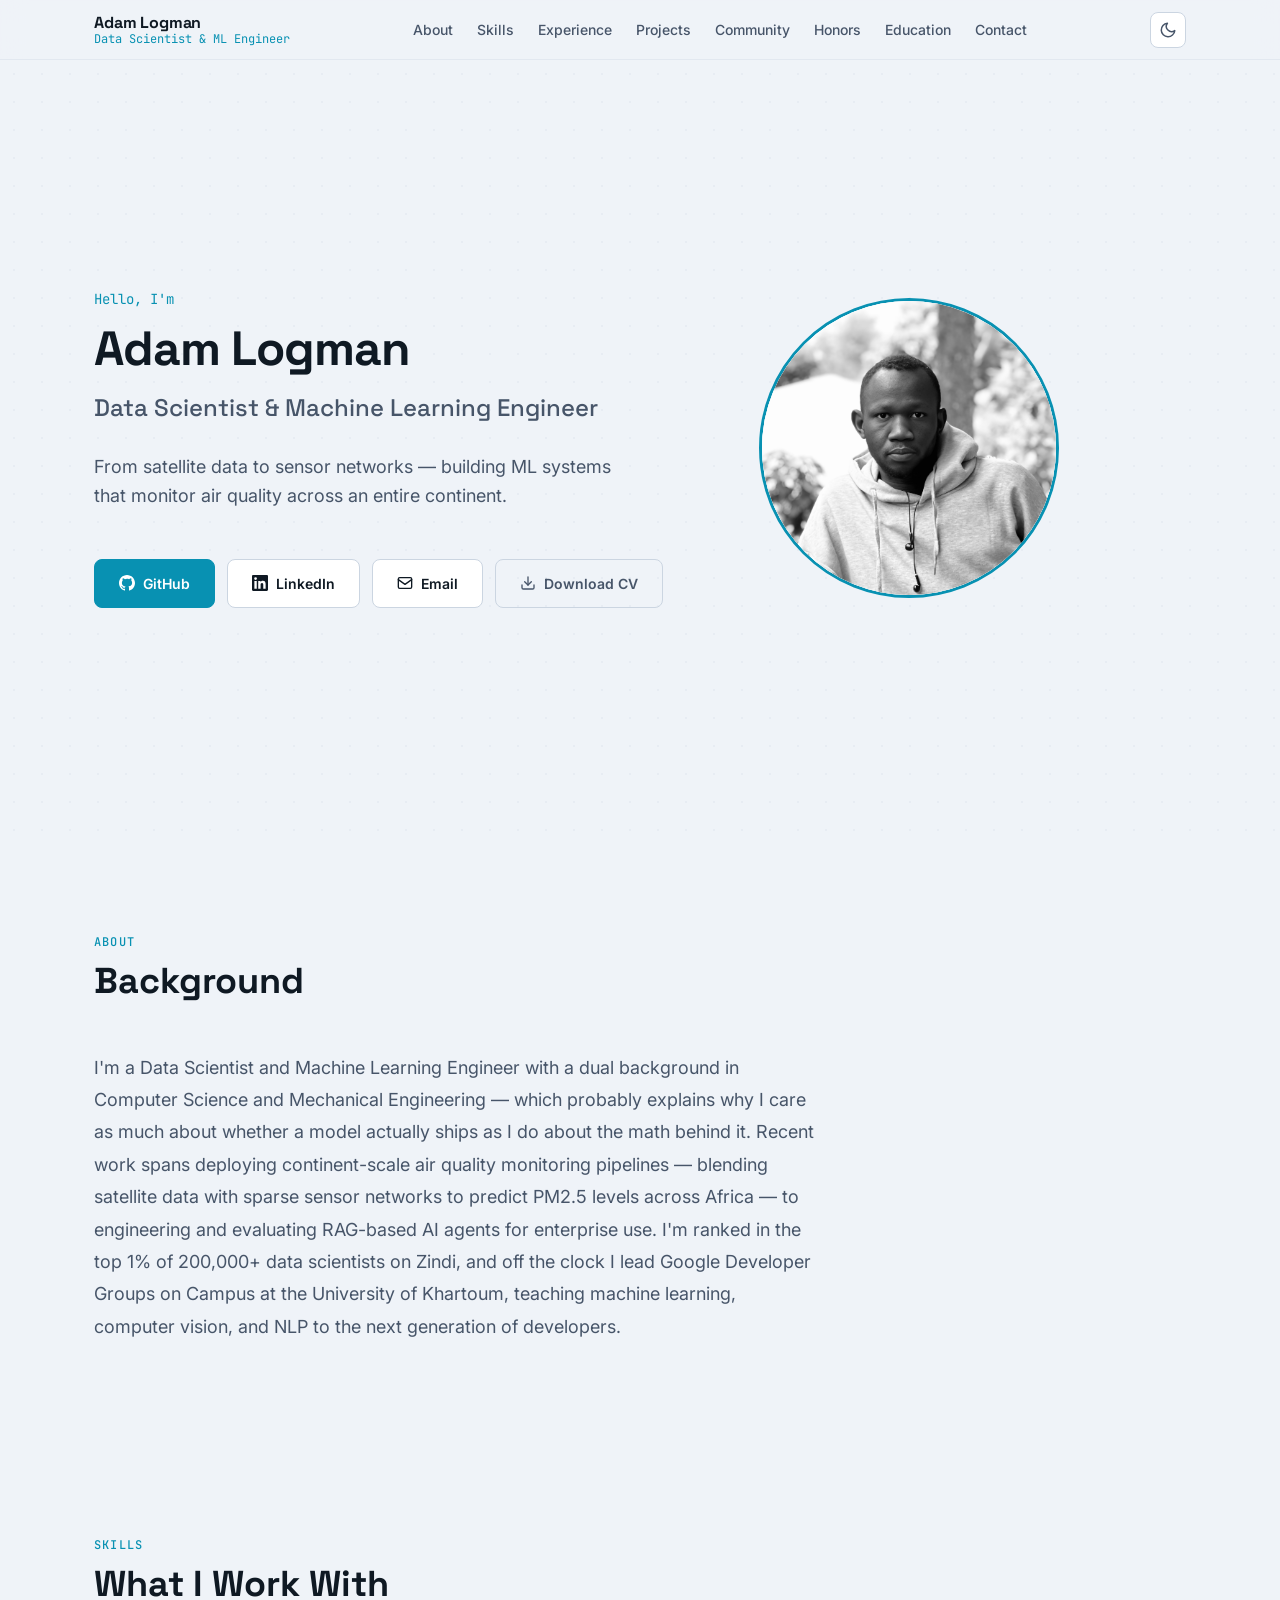
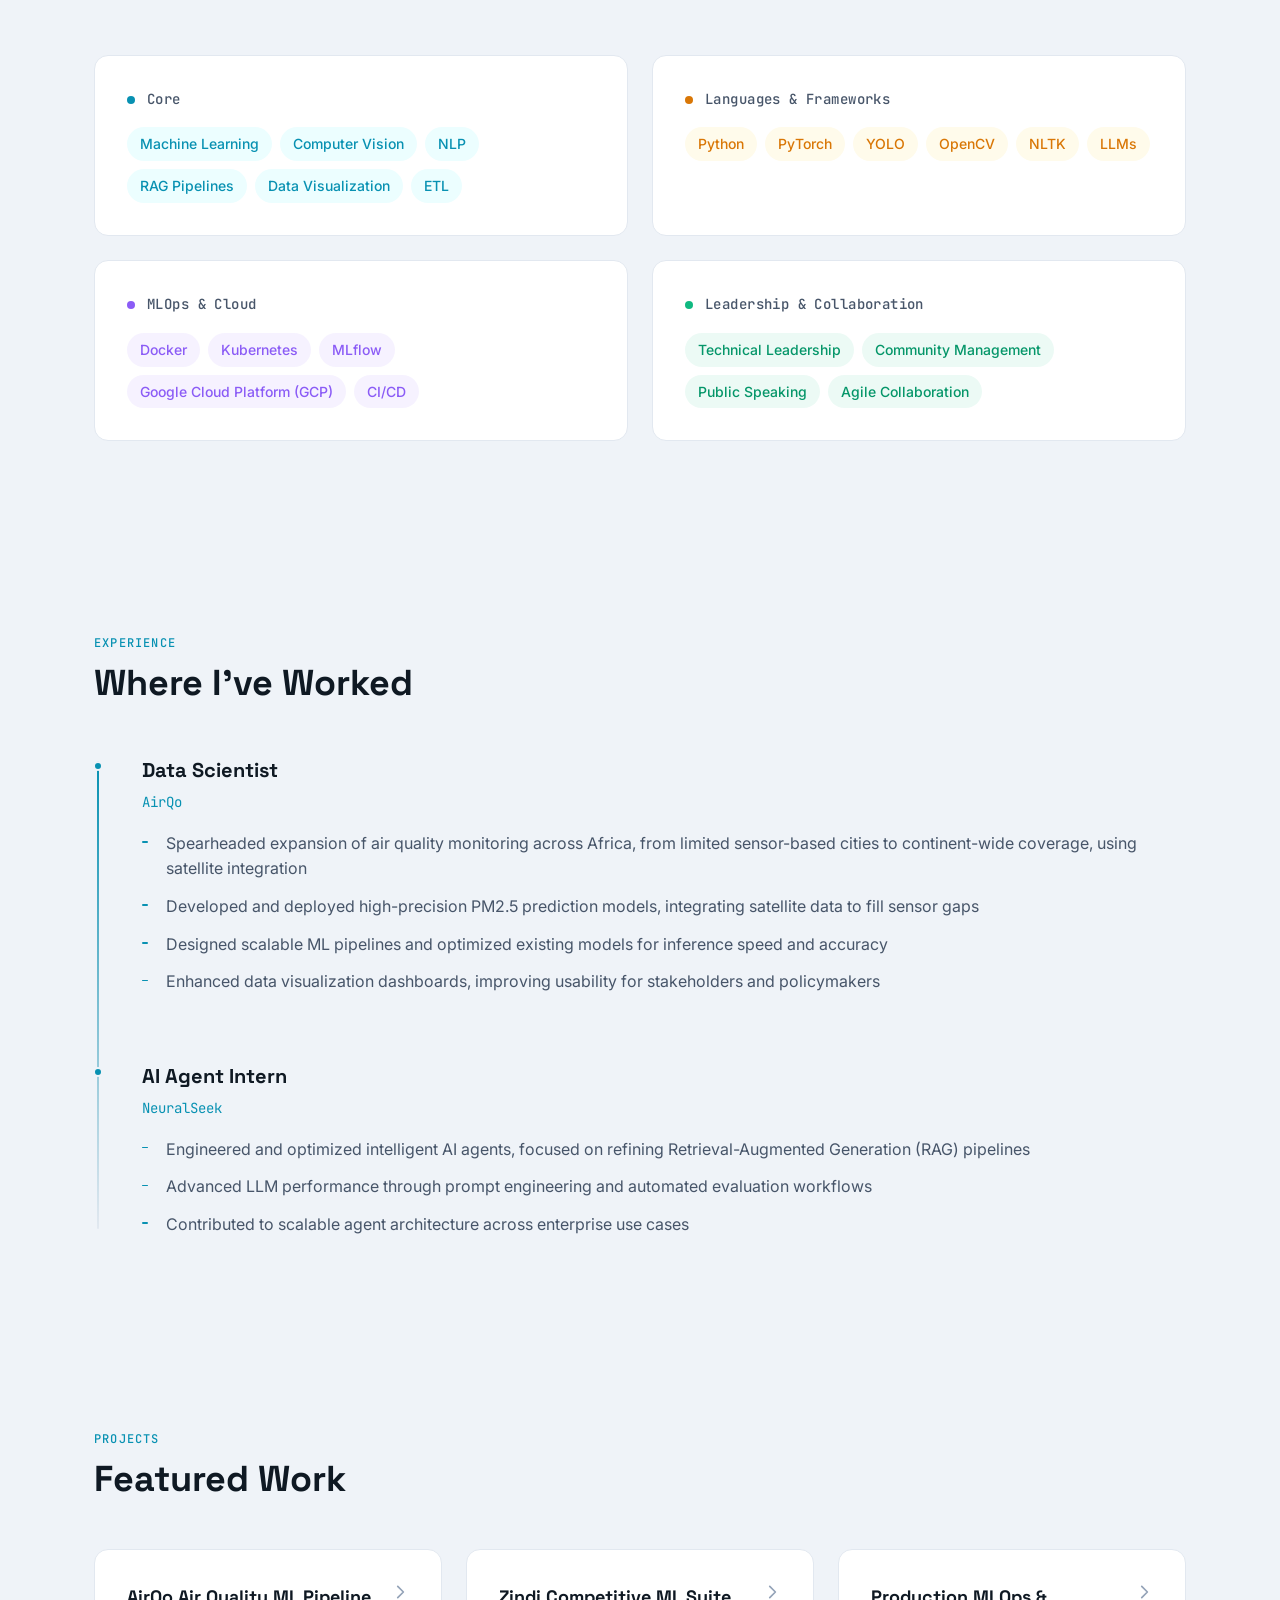
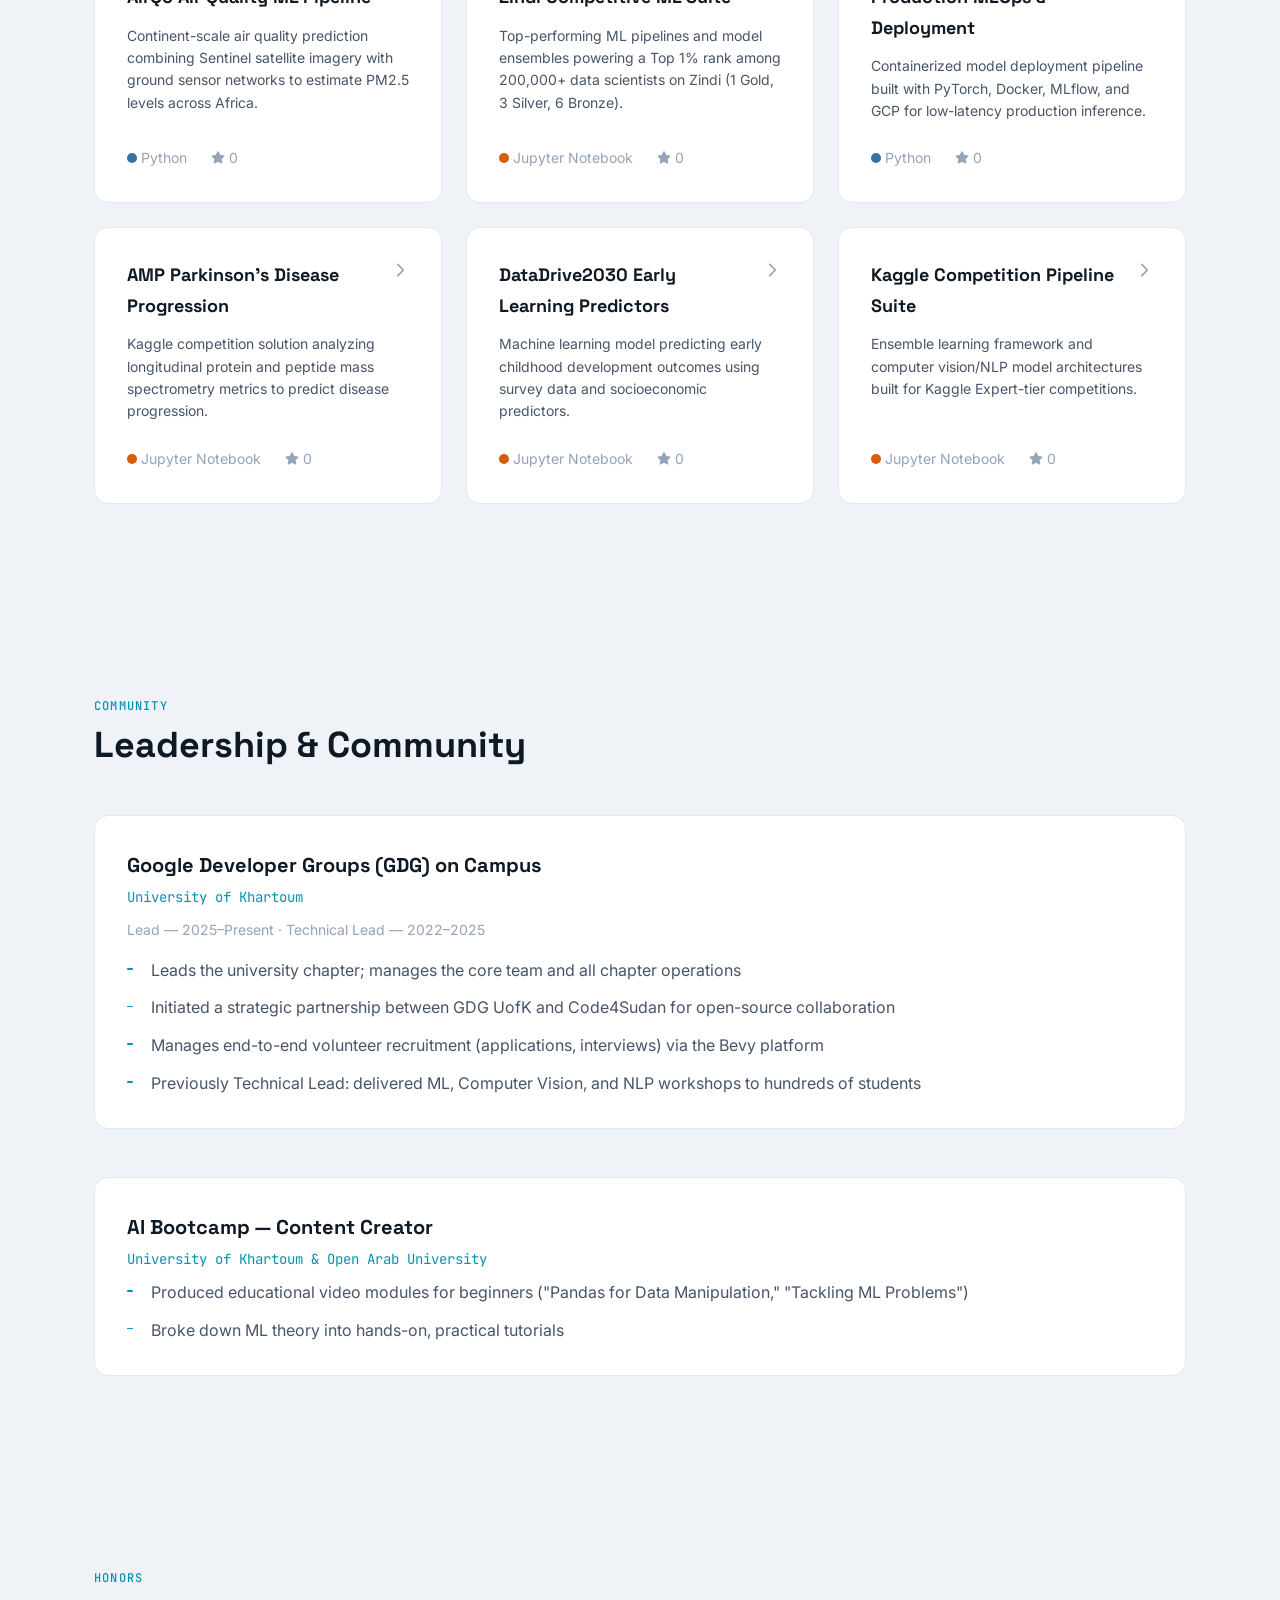
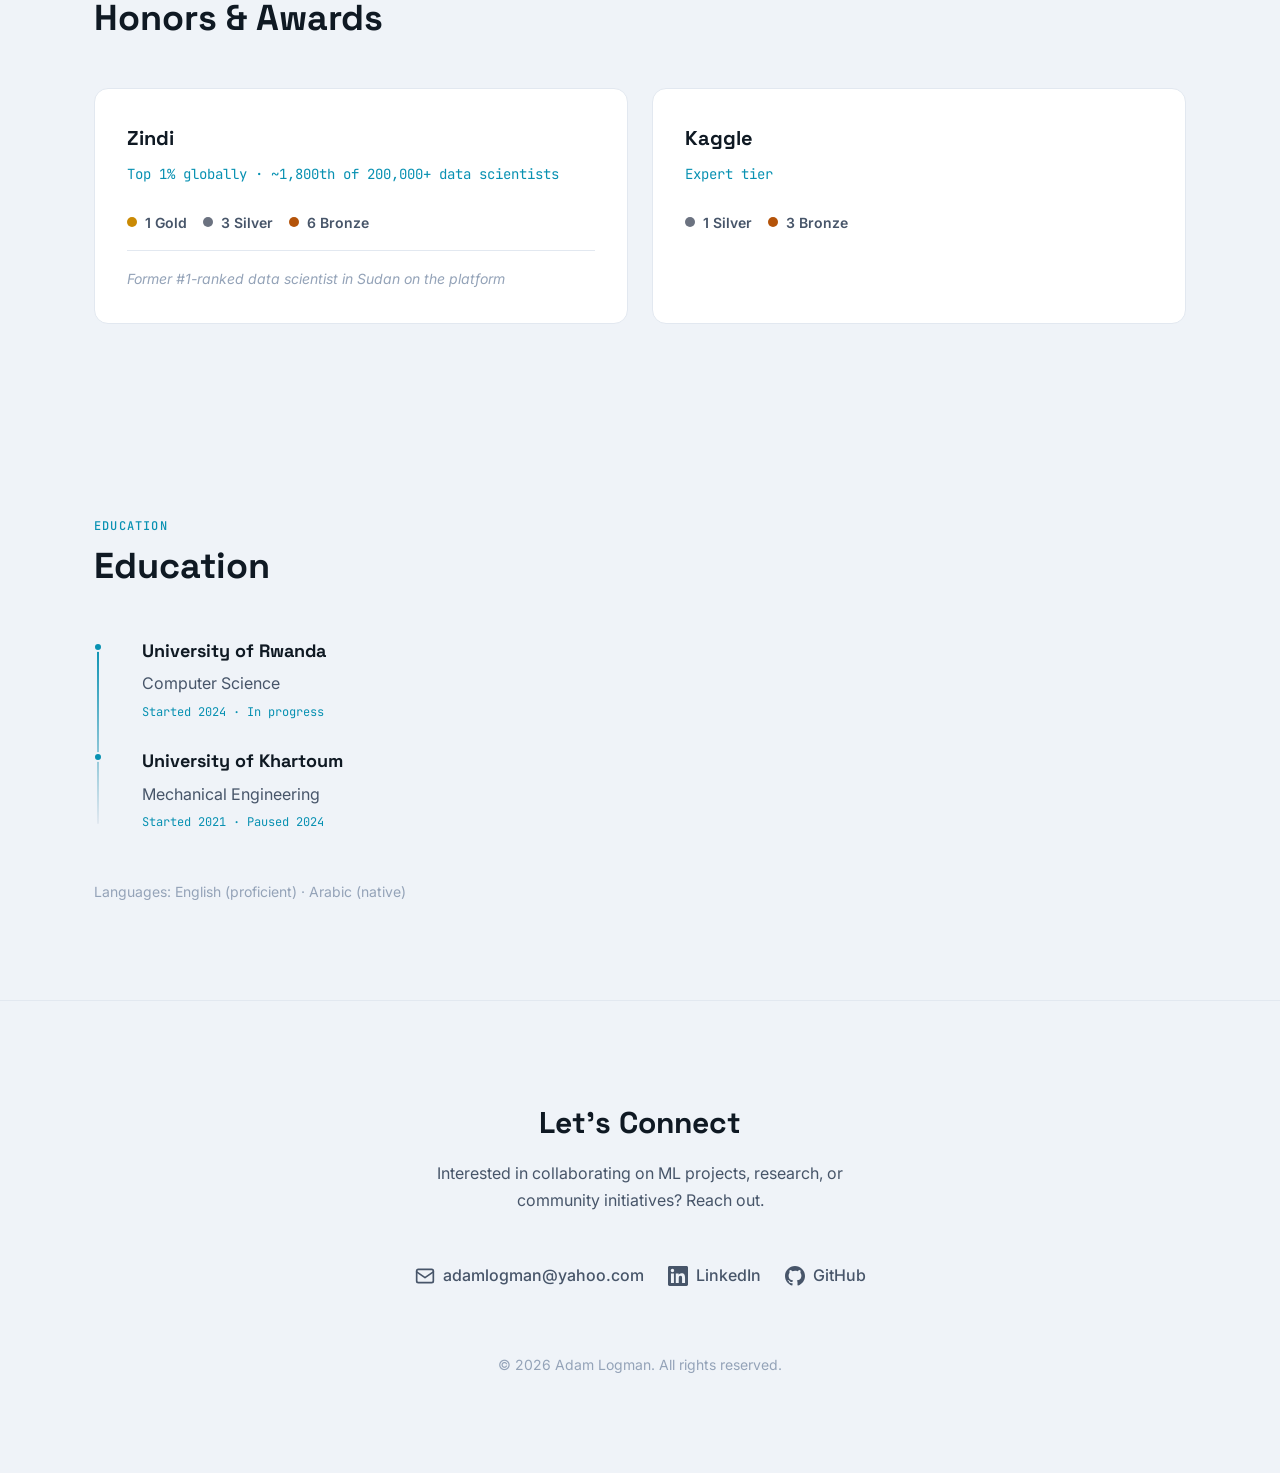
==== commit ab6398e4: "new commit" ====
--- a/index.html
+++ b/index.html
@@ -165,7 +165,7 @@
               <svg viewBox="0 0 24 24" fill="none" stroke="currentColor" stroke-width="2" stroke-linecap="round" stroke-linejoin="round" aria-hidden="true"><rect x="2" y="4" width="20" height="16" rx="2"/><path d="M22 7l-10 7L2 7"/></svg>
               Email
             </a>
-            <!-- Add your CV PDF as assets/Adam_Logman_CV.pdf to enable this download link -->
+            <!-- CV download link -->
             <a href="assets/Adam_Logman_CV.pdf" class="btn btn-outline" download>
               <!-- Download icon -->
               <svg viewBox="0 0 24 24" fill="none" stroke="currentColor" stroke-width="2" stroke-linecap="round" stroke-linejoin="round" aria-hidden="true"><path d="M21 15v4a2 2 0 0 1-2 2H5a2 2 0 0 1-2-2v-4"/><polyline points="7 10 12 15 17 10"/><line x1="12" y1="15" x2="12" y2="3"/></svg>
@@ -505,7 +505,7 @@
         </a>
       </div>
 
-      <p class="footer-copy">&copy; <span id="copyright-year"></span> Adam Logman. All rights reserved.</p>
+      <p class="footer-copy">&copy; <span id="copyright-year">2026</span> Adam Logman. All rights reserved.</p>
     </div>
   </footer>
 
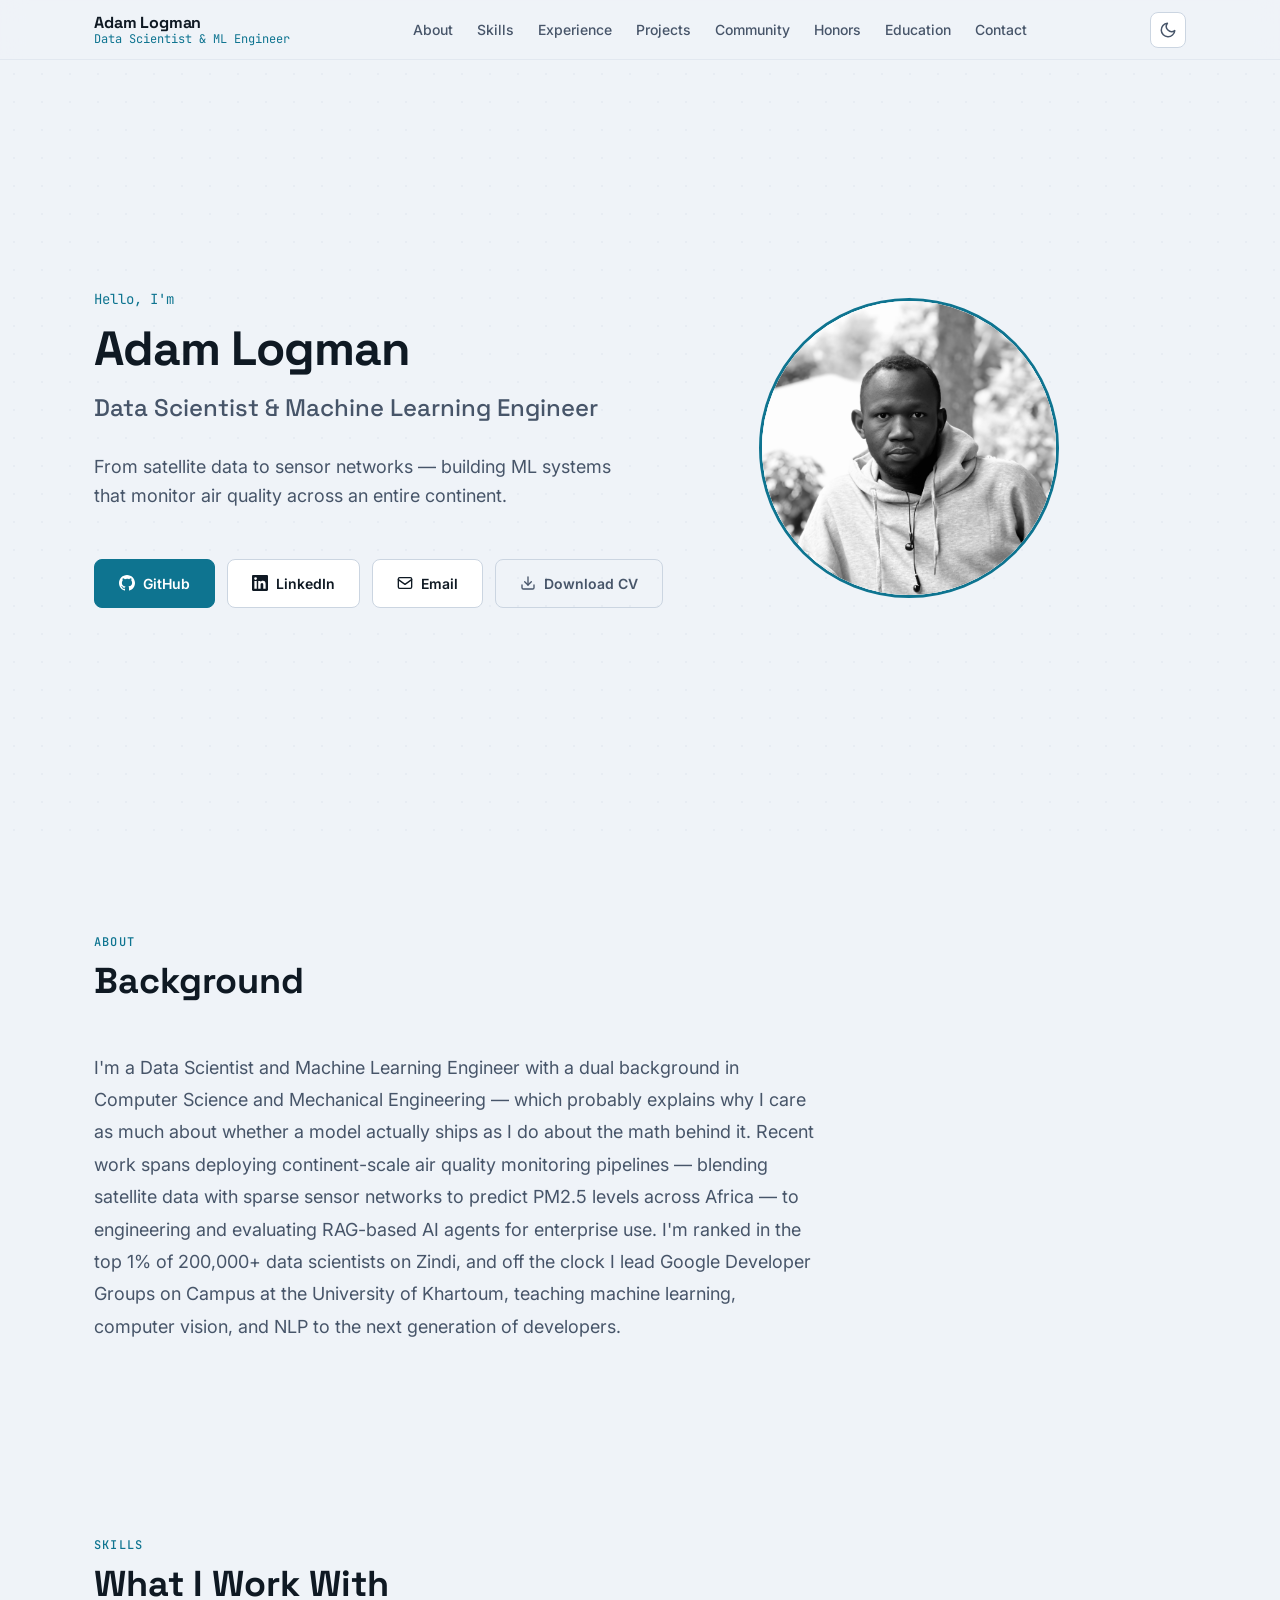
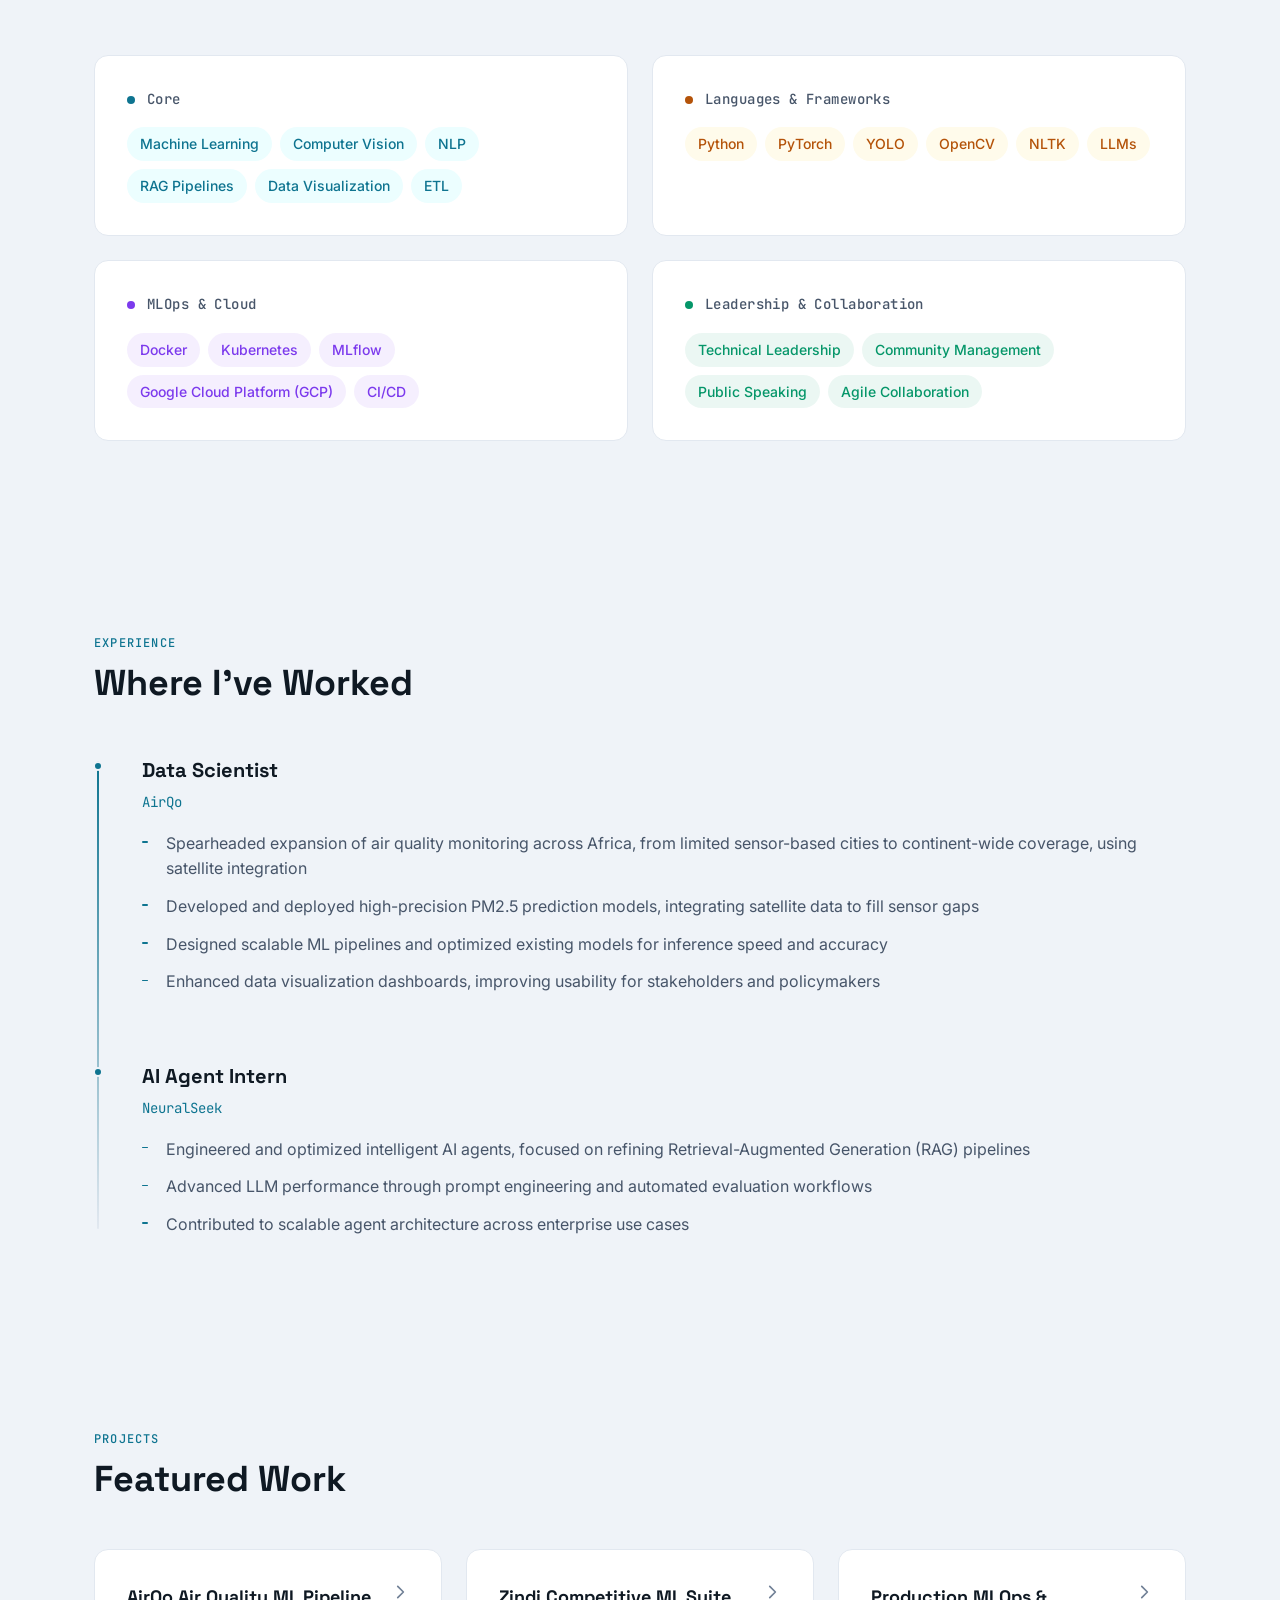
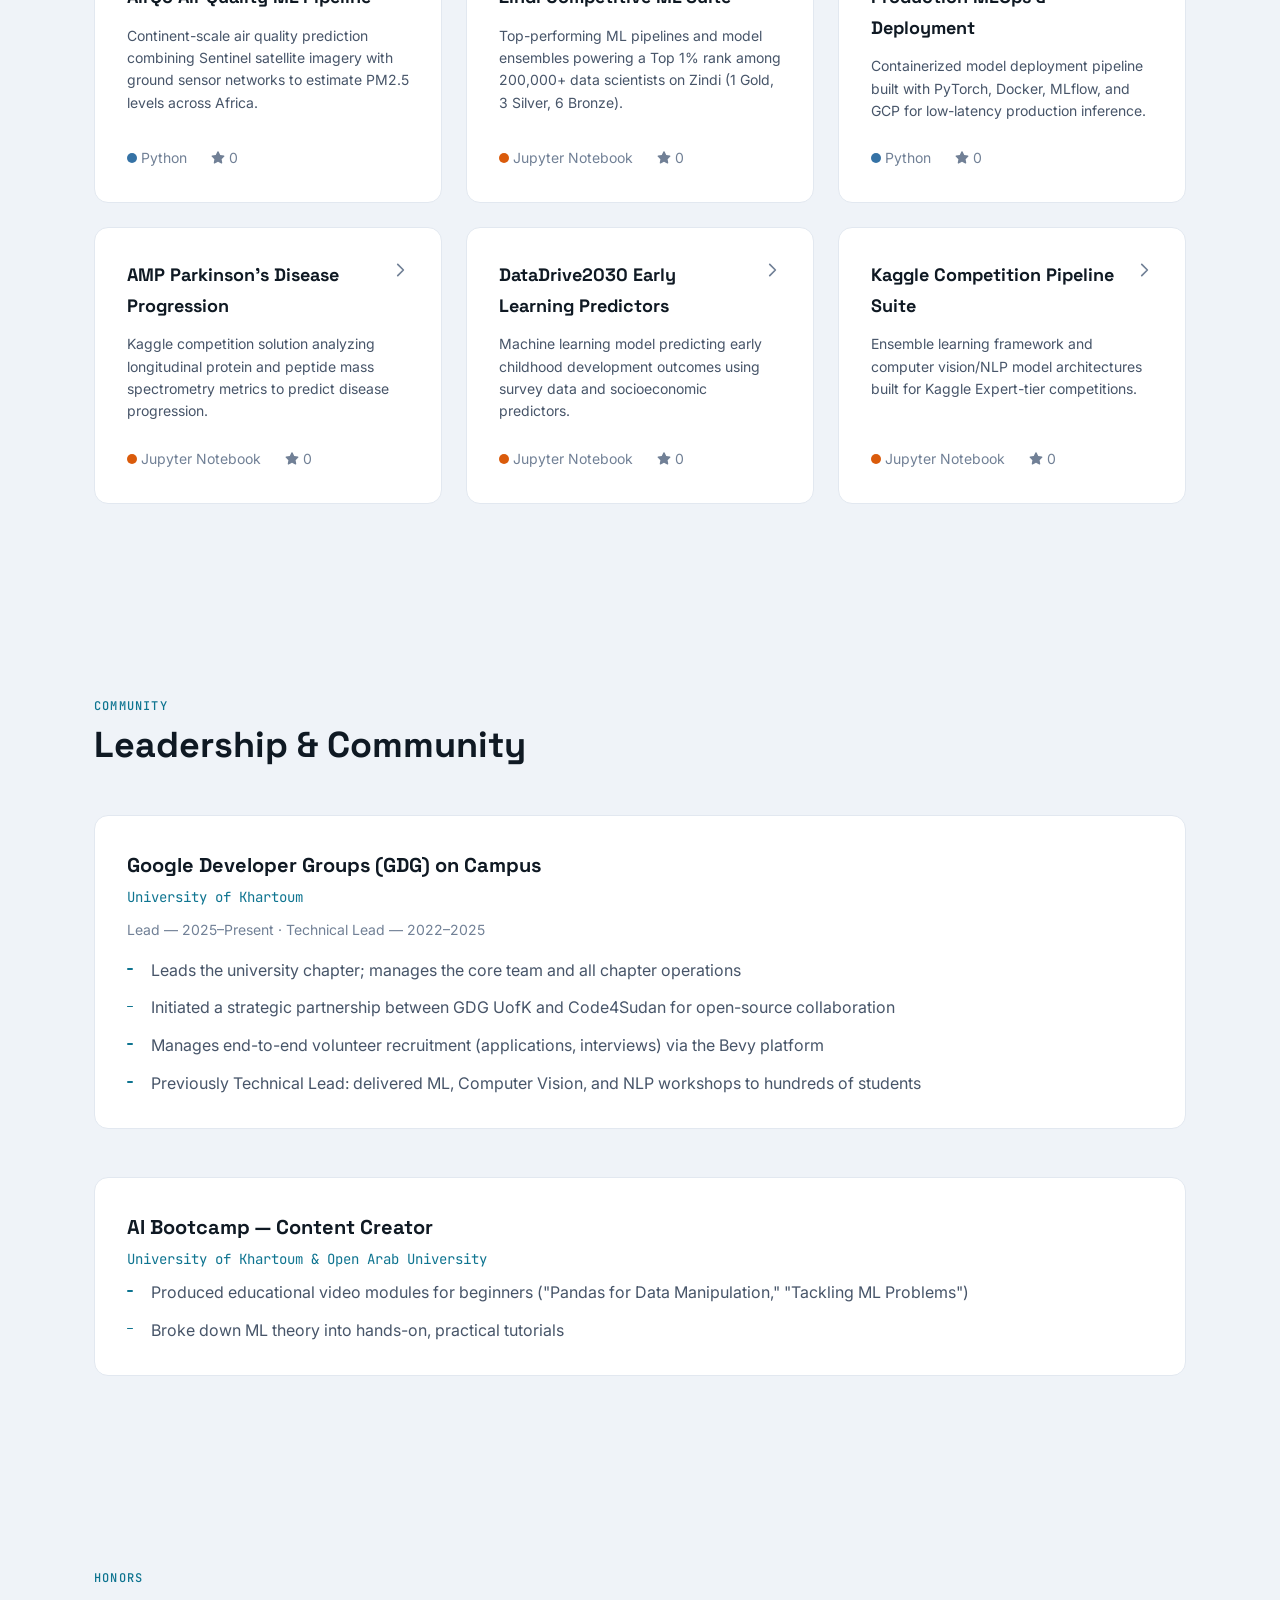
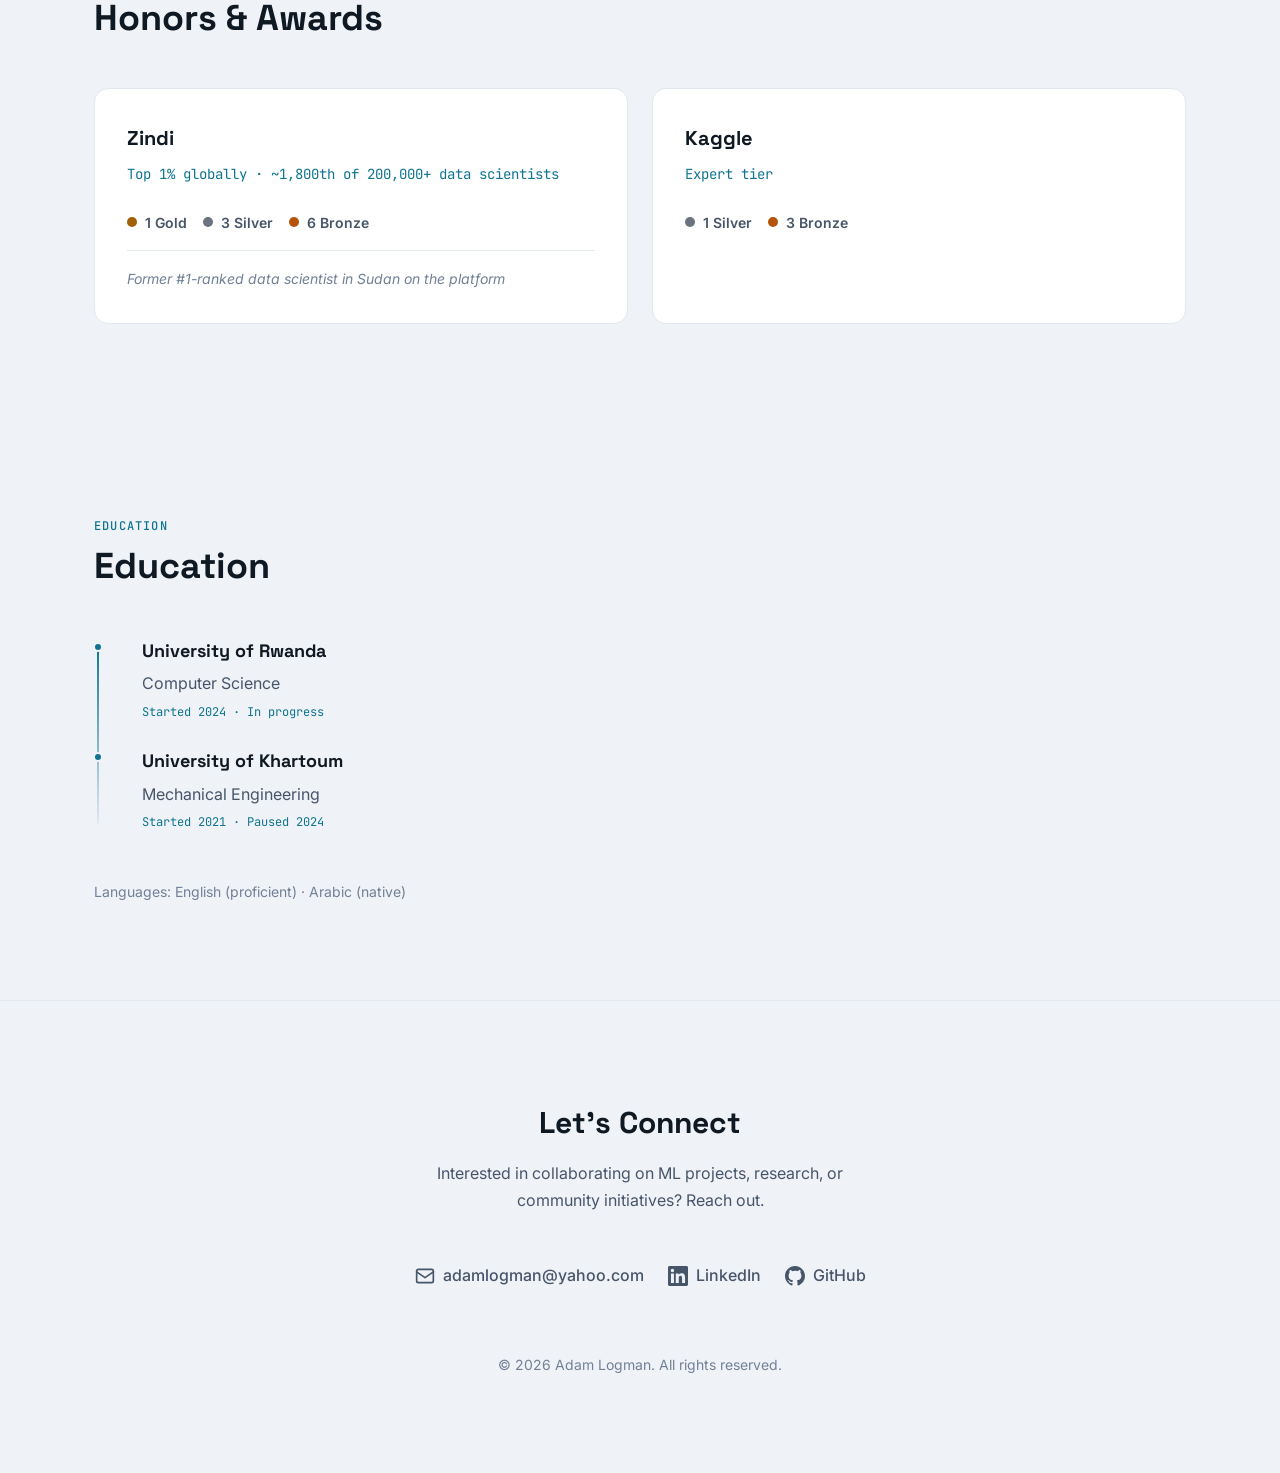
==== commit 5ba6b12b: "new update" ====
--- a/index.html
+++ b/index.html
@@ -16,12 +16,13 @@
   <!-- Update og:url once deployed -->
   <meta property="og:url" content="https://adamlogman.github.io">
   <!-- Update og:image with a real screenshot or photo once available -->
-  <meta property="og:image" content="assets/images/profile.jpg">
+  <meta property="og:image" content="https://adamlogman.github.io/assets/images/profile.jpg">
 
   <!-- Twitter Card -->
   <meta name="twitter:card" content="summary">
   <meta name="twitter:title" content="Adam Logman — Data Scientist & Machine Learning Engineer">
   <meta name="twitter:description" content="Data Scientist and ML Engineer. Top 1% on Zindi. Building ML systems that bridge satellite data and sensor networks.">
+  <meta name="twitter:image" content="https://adamlogman.github.io/assets/images/profile.jpg">
 
   <!-- Favicon — inline SVG monogram matching the profile placeholder -->
   <link rel="icon" type="image/svg+xml" href="data:image/svg+xml,%3Csvg xmlns='http://www.w3.org/2000/svg' viewBox='0 0 100 100'%3E%3Crect width='100' height='100' rx='18' fill='%230891B2'/%3E%3Ctext x='50' y='56' font-size='42' font-weight='700' text-anchor='middle' dominant-baseline='middle' fill='white' font-family='system-ui,-apple-system,sans-serif'%3EAL%3C/text%3E%3C/svg%3E">
@@ -474,7 +475,7 @@
           </div>
         </div>
 
-        <p style="margin-top: var(--space-2xl); font-size: var(--text-sm); color: var(--color-text-tertiary);">
+        <p class="languages-note">
           Languages: English (proficient) · Arabic (native)
         </p>
       </div>
--- a/css/style.css
+++ b/css/style.css
@@ -33,11 +33,11 @@
   --color-bg-code:        #E2E8F0;
   --color-text:           #0F1923;
   --color-text-secondary: #475569;
-  --color-text-tertiary:  #94A3B8;
-  --color-accent:         #0891B2;
-  --color-accent-hover:   #0E7490;
+  --color-text-tertiary:  #718096;
+  --color-accent:         #0E7490;
+  --color-accent-hover:   #155E75;
   --color-accent-subtle:  #ECFEFF;
-  --color-accent-warm:    #D97706;
+  --color-accent-warm:    #B45309;
   --color-accent-warm-subtle: #FFFBEB;
   --color-border:         #CBD5E1;
   --color-border-subtle:  #E2E8F0;
@@ -47,9 +47,15 @@
   --color-overlay:        rgba(15, 25, 35, 0.5);
 
   /* Medal colors */
-  --color-gold:   #CA8A04;
+  --color-gold:   #A16207;
   --color-silver: #6B7280;
   --color-bronze: #B45309;
+
+  /* Skill category accent colors */
+  --color-purple:     #7C3AED;
+  --color-purple-subtle: rgba(124, 58, 237, 0.08);
+  --color-green:      #059669;
+  --color-green-subtle: rgba(5, 150, 105, 0.08);
 
   /* Typography */
   --font-display: 'Space Grotesk', system-ui, sans-serif;
@@ -98,7 +104,7 @@
   --color-bg-code:        #1A2640;
   --color-text:           #E2E8F0;
   --color-text-secondary: #94A3B8;
-  --color-text-tertiary:  #64748B;
+  --color-text-tertiary:  #7C8CA2;
   --color-accent:         #22D3EE;
   --color-accent-hover:   #06B6D4;
   --color-accent-subtle:  rgba(34, 211, 238, 0.07);
@@ -114,6 +120,12 @@
   --color-gold:   #EAB308;
   --color-silver: #9CA3AF;
   --color-bronze: #D97706;
+
+  /* Skill category accent colors */
+  --color-purple:     #A78BFA;
+  --color-purple-subtle: rgba(167, 139, 250, 0.12);
+  --color-green:      #34D399;
+  --color-green-subtle: rgba(52, 211, 153, 0.10);
 }
 
 /* ---- Base ---- */
@@ -649,8 +661,8 @@
 }
 
 .skill-card:nth-child(2) .skill-card-dot { background-color: var(--color-accent-warm); }
-.skill-card:nth-child(3) .skill-card-dot { background-color: #8B5CF6; }
-.skill-card:nth-child(4) .skill-card-dot { background-color: #10B981; }
+.skill-card:nth-child(3) .skill-card-dot { background-color: var(--color-purple); }
+.skill-card:nth-child(4) .skill-card-dot { background-color: var(--color-green); }
 
 .skill-card-title {
   font-family: var(--font-mono);
@@ -684,23 +696,13 @@
 }
 
 .skill-card:nth-child(3) .skill-tag {
-  background-color: rgba(139, 92, 246, 0.08);
-  color: #8B5CF6;
-}
-
-[data-theme="dark"] .skill-card:nth-child(3) .skill-tag {
-  background-color: rgba(139, 92, 246, 0.12);
-  color: #A78BFA;
+  background-color: var(--color-purple-subtle);
+  color: var(--color-purple);
 }
 
 .skill-card:nth-child(4) .skill-tag {
-  background-color: rgba(16, 185, 129, 0.08);
-  color: #059669;
-}
-
-[data-theme="dark"] .skill-card:nth-child(4) .skill-tag {
-  background-color: rgba(16, 185, 129, 0.10);
-  color: #34D399;
+  background-color: var(--color-green-subtle);
+  color: var(--color-green);
 }
 
 /* ============================================================
@@ -1133,6 +1135,12 @@
   color: var(--color-accent);
 }
 
+.languages-note {
+  margin-top: var(--space-2xl);
+  font-size: var(--text-sm);
+  color: var(--color-text-tertiary);
+}
+
 /* ============================================================
    FOOTER / CONTACT
    ============================================================ */
@@ -1162,6 +1170,7 @@
 
 .footer-links {
   display: flex;
+  flex-wrap: wrap;
   justify-content: center;
   gap: var(--space-lg);
   margin-bottom: var(--space-3xl);
